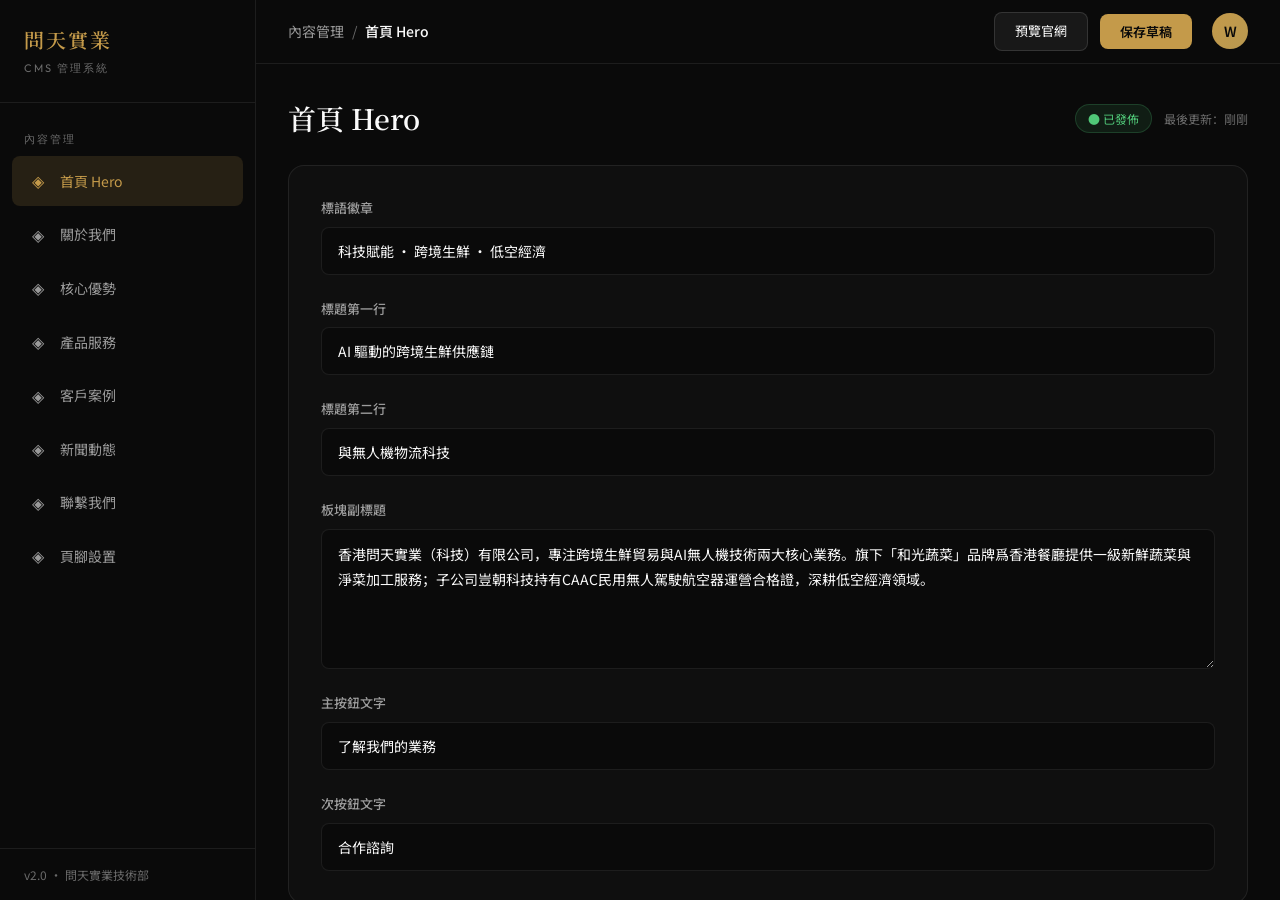
==== admin.html @ 4fa4ee1f "完整官网页面代码上传1.0" ====
<!DOCTYPE html>
<html lang="zh-HK">
<head>
  <meta charset="UTF-8">
  <meta name="viewport" content="width=device-width, initial-scale=1.0">
  <title>問天實業 — 後台管理系統</title>
  <link rel="preconnect" href="https://fonts.googleapis.com">
  <link rel="preconnect" href="https://fonts.gstatic.com" crossorigin>
  <link href="https://fonts.googleapis.com/css2?family=Noto+Serif+SC:wght@400;600;700&family=Noto+Sans+SC:wght@400;500;700&family=Outfit:wght@400;500;600&display=swap" rel="stylesheet">
  <link rel="stylesheet" href="css/style.css">
</head>
<body class="admin-body">

  <div class="admin-layout">
    <!-- Sidebar -->
    <aside class="admin-sidebar">
      <div class="sidebar-logo">
        <div class="logo-text">問天實業</div>
        <div class="cms-label">CMS 管理系統</div>
      </div>
      <nav class="sidebar-nav">
        <div class="sidebar-section-label">內容管理</div>
        <div class="sidebar-nav-item active" data-section="hero">
          <span class="nav-icon">◈</span> 首頁 Hero
        </div>
        <div class="sidebar-nav-item" data-section="about">
          <span class="nav-icon">◈</span> 關於我們
        </div>
        <div class="sidebar-nav-item" data-section="advantages">
          <span class="nav-icon">◈</span> 核心優勢
        </div>
        <div class="sidebar-nav-item" data-section="products">
          <span class="nav-icon">◈</span> 產品服務
        </div>
        <div class="sidebar-nav-item" data-section="cases">
          <span class="nav-icon">◈</span> 客戶案例
        </div>
        <div class="sidebar-nav-item" data-section="news">
          <span class="nav-icon">◈</span> 新聞動態
        </div>
        <div class="sidebar-nav-item" data-section="contact">
          <span class="nav-icon">◈</span> 聯繫我們
        </div>
        <div class="sidebar-nav-item" data-section="footer">
          <span class="nav-icon">◈</span> 頁腳設置
        </div>
      </nav>
      <div class="sidebar-footer">
        v2.0 · 問天實業技術部
      </div>
    </aside>

    <!-- Main Area -->
    <div class="admin-main">
      <!-- Top Bar -->
      <div class="admin-topbar">
        <div class="topbar-breadcrumb">
          <span class="bc-main">內容管理</span>
          <span class="bc-sep">/</span>
          <span class="bc-current" id="bc-current">首頁 Hero</span>
        </div>
        <div class="topbar-actions">
          <a href="index.html?published=0" target="_blank" class="btn-preview">預覽官網</a>
          <button class="btn-save" id="btn-save">保存草稿</button>
          <div class="topbar-avatar">W</div>
        </div>
      </div>

      <!-- Content Area -->
      <div class="admin-content" id="admin-content">
        <!-- Content injected by admin.js -->
      </div>
    </div>
  </div>

  <!-- Toast -->
  <div class="toast" id="toast"></div>

  <script src="js/content.js"></script>
  <script src="js/admin.js"></script>
</body>
</html>
---- css/style.css ----
*,*::before,*::after{margin:0;padding:0;box-sizing:border-box}
:root{
  --bg:#0A0A0A;--gold:#C49A4A;--white:#FAFAFA;
  --white65:rgba(250,250,250,.65);--white60:rgba(250,250,250,.60);
  --white50:rgba(250,250,250,.50);--white40:rgba(250,250,250,.40);
  --card:#0F0F0F;--input-bg:#1A1A1A;--input-border:#333;
  --gold15:rgba(196,154,74,.15);--gold20:rgba(196,154,74,.20);
  --border-header:#1F1F1F;
  --serif:"Noto Serif SC",serif;--sans:"Noto Sans SC",sans-serif;--en:"Outfit",sans-serif;
}
html{scroll-behavior:smooth}
body{font-family:var(--sans);background:var(--bg);color:var(--white);line-height:1.6;overflow-x:hidden;-webkit-font-smoothing:antialiased}
a{color:inherit;text-decoration:none}
img{max-width:100%;display:block}
button{font-family:inherit;cursor:pointer;border:none;background:none}
ul,ol{list-style:none}
::-webkit-scrollbar{width:6px;height:6px}
::-webkit-scrollbar-track{background:#0A0A0A}
::-webkit-scrollbar-thumb{background:rgba(196,154,74,.3);border-radius:3px}

/* ===== Header ===== */
.site-header{position:fixed;top:0;left:0;right:0;z-index:100;height:80px;display:flex;align-items:center;justify-content:space-between;padding:0 60px;background:rgba(10,10,10,.85);backdrop-filter:blur(20px);-webkit-backdrop-filter:blur(20px);border-bottom:1px solid var(--border-header);transition:all .3s ease}
.site-header.scrolled{background:rgba(10,10,10,.98);box-shadow:0 2px 20px rgba(0,0,0,.5)}
.header-logo{font-family:var(--serif);font-weight:600;font-size:22px;color:var(--white);letter-spacing:2px}
.header-nav{display:flex;align-items:center;gap:28px}
.header-nav a{font-family:var(--sans);font-weight:400;font-size:14px;color:rgba(250,250,250,.70);transition:color .3s;white-space:nowrap}
.header-nav a:hover{color:var(--gold)}
.header-cta{display:inline-flex;align-items:center;justify-content:center;padding:0 24px;height:40px;background:var(--gold);color:var(--bg);font-family:var(--sans);font-weight:500;font-size:14px;border-radius:8px;transition:all .3s}
.header-cta:hover{background:#D4AC5A;transform:translateY(-1px)}
.menu-toggle{display:none;flex-direction:column;gap:5px;padding:8px}
.menu-toggle span{width:24px;height:2px;background:var(--gold);border-radius:2px}

/* ===== Hero ===== */
.hero{display:flex;align-items:center;gap:60px;padding:80px 60px;min-height:720px;background:var(--bg)}
.hero-text{flex:1;max-width:680px;display:flex;flex-direction:column;gap:24px}
.hero-badge{display:inline-flex;align-items:center;align-self:flex-start;padding:6px 16px;background:var(--gold15);border-radius:20px;font-family:var(--en);font-weight:500;font-size:12px;color:var(--gold)}
.hero-title{font-family:var(--serif);font-weight:600;line-height:1.25}
.hero-title-line1{display:block;font-size:56px;color:var(--white)}
.hero-title-line2{display:block;font-size:56px;color:var(--gold)}
.hero-subtitle{font-family:var(--sans);font-weight:400;font-size:18px;color:var(--white65);line-height:32px}
.hero-cta-row{display:flex;gap:16px}
.btn-primary{display:inline-flex;align-items:center;justify-content:center;padding:14px 32px;background:var(--gold);color:var(--bg);font-family:var(--sans);font-weight:500;font-size:16px;border-radius:8px;transition:all .3s}
.btn-primary:hover{background:#D4AC5A;transform:translateY(-2px);box-shadow:0 4px 24px rgba(196,154,74,.15)}
.btn-secondary{display:inline-flex;align-items:center;justify-content:center;padding:14px 32px;background:transparent;border:1px solid var(--gold);color:var(--gold);font-family:var(--sans);font-weight:500;font-size:16px;border-radius:8px;transition:all .3s}
.btn-secondary:hover{background:var(--gold15)}
.hero-visual{width:580px;height:540px;border-radius:16px;overflow:hidden;position:relative;flex-shrink:0;background:#1a1a1a}
.hero-visual img{width:100%;height:100%;object-fit:cover}
.hero-visual-overlay{position:absolute;inset:0;background:rgba(10,10,10,.30)}

/* ===== Section Common ===== */
.section-header-center{text-align:center;max-width:1320px;margin:0 auto 60px;display:flex;flex-direction:column;align-items:center;gap:12px}
.section-label{font-family:var(--en);font-weight:500;font-size:12px;color:var(--gold);letter-spacing:2px}
.section-title-center{font-family:var(--serif);font-weight:600;font-size:40px;color:var(--white)}
.section-subtitle-center{font-family:var(--sans);font-weight:400;font-size:16px;color:var(--white60)}

/* ===== About ===== */
.about{display:flex;align-items:center;gap:80px;padding:100px 60px;max-width:1440px;margin:0 auto}
.about-image{width:540px;height:400px;border-radius:16px;overflow:hidden;position:relative;flex-shrink:0;background:#1a1a1a}
.about-image img{width:100%;height:100%;object-fit:cover}
.about-image-overlay{position:absolute;inset:0;background:linear-gradient(135deg,rgba(10,10,10,0) 0%,rgba(10,10,10,.30) 100%)}
.about-text{flex:1;max-width:560px;display:flex;flex-direction:column;gap:16px}
.about-text .section-label{align-self:flex-start}
.about-title{font-family:var(--serif);font-weight:600;font-size:40px;color:var(--white);line-height:56px}
.about-body{font-family:var(--sans);font-weight:400;font-size:16px;color:var(--white65);line-height:30px}
.about-divider{width:60px;height:2px;background:var(--gold);margin-top:4px}

/* ===== Advantages ===== */
.advantages{padding:100px 60px;max-width:1440px;margin:0 auto}
.advantages-grid{display:flex;gap:24px;max-width:1320px;margin:0 auto}
.advantage-card{flex:1;min-width:0;padding:32px;background:var(--card);border:1px solid var(--gold20);border-radius:16px;display:flex;flex-direction:column;gap:16px;transition:all .3s}
.advantage-card:hover{border-color:rgba(196,154,74,.35);transform:translateY(-4px)}
.advantage-icon{width:48px;height:48px;border-radius:12px;background:var(--gold15);display:flex;align-items:center;justify-content:center;font-size:22px}
.advantage-icon-svg{width:24px;height:24px;object-fit:contain}
.advantage-card h3{font-family:var(--serif);font-weight:600;font-size:22px;color:var(--white)}
.advantage-card p{font-family:var(--sans);font-weight:400;font-size:15px;color:var(--white60);line-height:26px}

/* ===== Products ===== */
.products{padding:100px 60px;max-width:1440px;margin:0 auto}
.products-grid{display:flex;gap:20px;max-width:1320px;margin:0 auto}
.products-col{flex:1;display:flex;flex-direction:column;gap:20px}
.product-card{display:flex;height:200px;background:var(--card);border-radius:16px;overflow:hidden;transition:all .3s}
.product-card:hover{transform:translateY(-4px);box-shadow:0 8px 32px rgba(0,0,0,.3)}
.product-img{width:200px;height:200px;flex-shrink:0;background:#1a1a1a}
.product-img img{width:100%;height:100%;object-fit:cover}
.product-content{flex:1;padding:28px;display:flex;flex-direction:column;gap:10px}
.product-content h3{font-family:var(--serif);font-weight:600;font-size:22px;color:var(--white)}
.product-content p{font-family:var(--sans);font-weight:400;font-size:14px;color:var(--white60);line-height:24px}

/* ===== Cases ===== */
.cases{padding:100px 60px;max-width:1440px;margin:0 auto}
.stats-row{display:flex;justify-content:space-evenly;max-width:1320px;margin:0 auto}
.stat-item{display:flex;flex-direction:column;align-items:center;gap:8px}
.stat-number{font-family:var(--serif);font-weight:600;font-size:48px;color:var(--gold)}
.stat-label{font-family:var(--sans);font-weight:400;font-size:14px;color:var(--white60)}

/* ===== News ===== */
.news{padding:100px 60px;max-width:1440px;margin:0 auto}
.news-grid{display:flex;gap:24px;max-width:1320px;margin:0 auto}
.news-card{flex:1;min-width:0;background:var(--card);border:1px solid rgba(196,154,74,.15);border-radius:16px;overflow:hidden;display:flex;flex-direction:column;gap:16px;transition:all .3s}
.news-card:hover{transform:translateY(-4px);border-color:rgba(196,154,74,.30)}
.news-img{width:100%;height:200px;background:#1a1a1a}
.news-img img{width:100%;height:100%;object-fit:cover}
.news-content{padding:0 24px 20px;display:flex;flex-direction:column;gap:10px}
.news-date{font-family:var(--en);font-weight:400;font-size:12px;color:var(--gold)}
.news-content h3{font-family:var(--sans);font-weight:600;font-size:18px;color:var(--white)}
.news-content p{font-family:var(--sans);font-weight:400;font-size:14px;color:var(--white60);line-height:24px}

/* ===== Contact ===== */
.contact{padding:100px 60px;max-width:1440px;margin:0 auto}
.contact-body{display:flex;align-items:center;gap:60px;max-width:1320px;margin:0 auto}
.contact-info{width:480px;flex-shrink:0;display:flex;flex-direction:column;gap:28px}
.contact-info-item{display:flex;align-items:center;gap:16px}
.contact-info-icon{width:48px;height:48px;flex-shrink:0;border-radius:12px;background:var(--gold15);display:flex;align-items:center;justify-content:center;font-size:20px}
.contact-info-icon-svg{width:24px;height:24px;object-fit:contain}
.contact-info-text{display:flex;flex-direction:column;gap:4px}
.contact-info-label{font-family:var(--en);font-weight:500;font-size:12px;color:var(--gold)}
.contact-info-value{font-family:var(--sans);font-weight:400;font-size:18px;color:var(--white)}
.contact-form-wrapper{flex:1;max-width:580px;background:var(--card);border:1px solid rgba(196,154,74,.15);border-radius:16px;padding:32px;display:flex;flex-direction:column;gap:20px}
.contact-form-title{font-family:var(--serif);font-weight:600;font-size:22px;color:var(--white)}
.contact-form{display:flex;flex-direction:column;gap:20px}
.form-input{width:100%;height:48px;padding:0 16px;background:var(--input-bg);border:1px solid var(--input-border);border-radius:8px;color:var(--white);font-family:var(--sans);font-size:15px;transition:border-color .3s}
.form-input:focus{outline:none;border-color:var(--gold)}
.form-input::placeholder{color:rgba(250,250,250,.40)}
.form-textarea{width:100%;height:120px;padding:16px;background:var(--input-bg);border:1px solid var(--input-border);border-radius:8px;color:var(--white);font-family:var(--sans);font-size:15px;resize:vertical;transition:border-color .3s}
.form-textarea:focus{outline:none;border-color:var(--gold)}
.form-textarea::placeholder{color:rgba(250,250,250,.40)}
.form-submit{width:100%;height:48px;background:var(--gold);color:var(--bg);font-family:var(--sans);font-weight:500;font-size:16px;border-radius:8px;transition:all .3s}
.form-submit:hover{background:#D4AC5A}
.form-submit:disabled{opacity:.6;cursor:not-allowed}

/* ===== Footer ===== */
.site-footer{border-top:1px solid var(--border-header)}
.footer-main{display:flex;gap:60px;padding:60px 60px 0;max-width:1440px;margin:0 auto}
.footer-brand{width:320px;flex-shrink:0;display:flex;flex-direction:column;gap:16px}
.footer-logo{font-family:var(--serif);font-weight:600;font-size:24px;color:var(--white)}
.footer-tagline{font-family:var(--sans);font-weight:400;font-size:14px;color:var(--white50);line-height:24px}
.footer-nav{flex:1;display:flex;flex-direction:column;gap:16px}
.footer-nav-title{font-family:var(--en);font-weight:600;font-size:14px;color:var(--gold)}
.footer-nav a{font-family:var(--sans);font-weight:400;font-size:14px;color:var(--white60);transition:color .3s}
.footer-nav a:hover{color:var(--gold)}
.footer-bottom{padding:20px 60px;border-top:1px solid var(--border-header);margin-top:24px}
.footer-copyright{font-family:var(--en);font-weight:400;font-size:12px;color:var(--white40)}

/* ===== Toast ===== */
.toast{position:fixed;bottom:32px;left:50%;transform:translateX(-50%) translateY(100px);padding:12px 32px;background:var(--gold);color:var(--bg);font-size:14px;font-weight:500;border-radius:8px;box-shadow:0 4px 24px rgba(196,154,74,.15);z-index:9999;opacity:0;transition:all .3s}
.toast.show{transform:translateX(-50%) translateY(0);opacity:1}

/* ===== Responsive ===== */
@media(max-width:1024px){
  .hero{flex-direction:column;padding:120px 32px 60px;gap:40px}
  .hero-visual{width:100%;max-width:580px;height:auto;aspect-ratio:580/540}
  .hero-title-line1,.hero-title-line2{font-size:40px}
  .about{flex-direction:column;padding:64px 32px;gap:40px}
  .about-image{width:100%;max-width:540px;height:auto;aspect-ratio:540/400}
  .about-title{font-size:32px;line-height:48px}
  .advantages,.products,.cases,.news,.contact{padding:64px 32px}
  .advantages-grid,.products-grid,.news-grid{flex-direction:column}
  .stats-row{flex-wrap:wrap;gap:32px}
  .contact-body{flex-direction:column;gap:40px}
  .contact-info{width:100%}
  .header-nav{display:none;position:fixed;top:80px;left:0;right:0;flex-direction:column;background:rgba(15,14,14,.98);padding:24px;gap:20px;border-bottom:1px solid var(--border-header)}
  .header-nav.mobile-open{display:flex}
  .menu-toggle{display:flex}
  .header-cta{display:none}
  .footer-main{flex-direction:column;padding:48px 32px 0}
  .footer-brand{width:100%}
}
@media(max-width:640px){
  .hero{padding:100px 20px 48px}
  .hero-title-line1,.hero-title-line2{font-size:28px}
  .hero-subtitle{font-size:15px;line-height:28px}
  .about{padding:48px 20px}
  .about-title{font-size:28px;line-height:42px}
  .advantages,.products,.cases,.news,.contact{padding:48px 20px}
  .section-title-center{font-size:28px}
  .site-header{padding:0 20px}
  .footer-main{padding:32px 20px 0}
  .footer-bottom{padding:16px 20px}
  .stats-row{gap:24px}
  .stat-number{font-size:36px}
}

/* ===== CMS Admin ===== */
.admin-body{overflow:hidden}
.admin-layout{display:flex;height:100vh}
.admin-sidebar{width:256px;min-width:256px;background:#0A0A0A;border-right:1px solid rgba(255,255,255,.08);display:flex;flex-direction:column;overflow-y:auto}
.sidebar-logo{padding:24px;border-bottom:1px solid rgba(255,255,255,.08)}
.sidebar-logo .logo-text{font-family:var(--serif);font-weight:600;font-size:20px;color:var(--gold);letter-spacing:2px}
.sidebar-logo .cms-label{font-family:var(--en);font-size:11px;color:var(--white40);letter-spacing:2px;margin-top:4px}
.sidebar-nav{flex:1;padding:16px 12px}
.sidebar-section-label{font-family:var(--en);font-size:11px;color:var(--white40);letter-spacing:2px;padding:12px 12px 8px;text-transform:uppercase}
.sidebar-nav-item{display:flex;align-items:center;gap:12px;padding:12px 16px;border-radius:8px;font-size:14px;color:var(--white60);cursor:pointer;transition:all .3s;margin-bottom:4px}
.sidebar-nav-item:hover{background:rgba(255,255,255,.06);color:var(--white)}
.sidebar-nav-item.active{background:var(--gold15);color:var(--gold)}
.sidebar-nav-item .nav-icon{width:20px;text-align:center;font-size:16px}
.sidebar-footer{padding:16px 24px;border-top:1px solid rgba(255,255,255,.08);font-size:12px;color:var(--white40)}
.admin-main{flex:1;display:flex;flex-direction:column;overflow:hidden}
.admin-topbar{height:64px;min-height:64px;display:flex;align-items:center;justify-content:space-between;padding:0 32px;border-bottom:1px solid rgba(255,255,255,.08);background:var(--bg)}
.topbar-breadcrumb{display:flex;align-items:center;gap:8px;font-size:14px}
.topbar-breadcrumb .bc-main{color:var(--white60)}
.topbar-breadcrumb .bc-sep{color:var(--white40)}
.topbar-breadcrumb .bc-current{color:var(--white);font-weight:500}
.topbar-actions{display:flex;align-items:center;gap:12px}
.btn-preview{padding:8px 20px;font-size:13px;color:var(--white);border:1px solid rgba(255,255,255,.12);border-radius:8px;background:rgba(255,255,255,.06);transition:all .3s}
.btn-preview:hover{border-color:var(--gold);color:var(--gold)}
.btn-save{padding:8px 20px;font-size:13px;color:var(--bg);background:var(--gold);border-radius:8px;font-weight:600;transition:all .3s}
.btn-save:hover{background:#D4AC5A}
.topbar-avatar{width:36px;height:36px;border-radius:50%;background:linear-gradient(135deg,var(--gold),#B89850);display:flex;align-items:center;justify-content:center;font-size:14px;font-weight:600;color:var(--bg);margin-left:8px}
.admin-content{flex:1;overflow-y:auto;padding:32px;display:flex;flex-direction:column;gap:24px}
.admin-section-header{display:flex;align-items:center;justify-content:space-between}
.admin-section-title{font-family:var(--serif);font-weight:600;font-size:28px;color:var(--white)}
.admin-status-row{display:flex;align-items:center;gap:12px;font-size:12px}
.status-badge{padding:4px 12px;background:rgba(80,200,120,.1);color:#50C878;border-radius:100px;border:1px solid rgba(80,200,120,.2)}
.status-update{color:var(--white40)}
.form-card{background:var(--card);border:1px solid rgba(255,255,255,.08);border-radius:16px;padding:32px;display:flex;flex-direction:column;gap:24px}
.form-field{display:flex;flex-direction:column;gap:8px}
.form-label{font-size:13px;color:var(--white60);font-weight:500}
.form-input,.form-textarea{width:100%;padding:12px 16px;background:#0A0A0A;border:1px solid rgba(255,255,255,.08);border-radius:8px;color:var(--white);font-family:var(--sans);font-size:14px;transition:all .3s}
.form-input:focus,.form-textarea:focus{outline:none;border-color:var(--gold);background:#0D0D0D}
.form-textarea{min-height:140px;resize:vertical;line-height:1.8}
.form-input::placeholder,.form-textarea::placeholder{color:var(--white40)}
.image-section-label{font-size:15px;font-weight:600;color:var(--white);padding-top:8px;border-top:1px solid rgba(255,255,255,.08)}
.image-row{display:flex;gap:16px}
.image-card{flex:1;border:1px solid rgba(255,255,255,.08);border-radius:12px;overflow:hidden;background:#0A0A0A}
.image-card .image-preview{aspect-ratio:16/9;background:#0D0D0D;display:flex;align-items:center;justify-content:center;overflow:hidden;position:relative}
.image-card .image-preview img{width:100%;height:100%;object-fit:cover}
.image-card .image-placeholder{color:var(--white40);font-size:13px}
.image-card .image-info{padding:12px 16px;display:flex;align-items:center;justify-content:space-between}
.image-card .image-name{font-size:13px;color:var(--white60)}
.btn-replace{padding:6px 16px;font-size:12px;color:var(--gold);border:1px solid rgba(196,154,74,.3);border-radius:8px;transition:all .3s}
.btn-replace:hover{background:var(--gold15)}
.image-upload-area{flex:1;min-height:176px;border:1px dashed rgba(255,255,255,.12);border-radius:12px;display:flex;flex-direction:column;align-items:center;justify-content:center;gap:8px;cursor:pointer;transition:all .3s}
.image-upload-area:hover{border-color:var(--gold);background:var(--gold15)}
.image-upload-area .upload-icon{font-size:28px;color:var(--white40)}
.image-upload-area .upload-text{font-size:14px;color:rgba(250,250,250,.75)}
.image-upload-area .upload-hint{font-size:12px;color:var(--white40)}
.action-bar{display:flex;align-items:center;justify-content:space-between;padding:20px 32px;background:var(--card);border:1px solid rgba(255,255,255,.08);border-radius:16px}
.action-left{display:flex;align-items:center;gap:16px}
.btn-reset{padding:8px 20px;font-size:13px;color:var(--white60);border:1px solid rgba(255,255,255,.08);border-radius:8px;transition:all .3s}
.btn-reset:hover{color:var(--white);border-color:rgba(255,255,255,.12)}
.char-count{font-size:12px;color:var(--white40)}
.action-right{display:flex;gap:12px}
.btn-cancel{padding:10px 24px;font-size:14px;color:var(--white60);border:1px solid rgba(255,255,255,.08);border-radius:8px;transition:all .3s}
.btn-cancel:hover{color:var(--white)}
.btn-publish{padding:10px 28px;font-size:14px;color:var(--bg);background:var(--gold);border-radius:8px;font-weight:600;transition:all .3s}
.btn-publish:hover{background:#D4AC5A;box-shadow:0 4px 24px rgba(196,154,74,.15)}
.preview-card{background:var(--card);border:1px solid rgba(255,255,255,.08);border-radius:16px;padding:24px;display:flex;flex-direction:column;gap:16px}
.preview-card .preview-title{font-size:16px;font-weight:600;color:var(--gold)}
.preview-inner{background:#0A0A0A;border:1px solid rgba(255,255,255,.08);border-radius:12px;padding:24px;display:flex;flex-direction:column;gap:12px;min-height:220px}
.preview-label{font-family:var(--serif);font-weight:700;font-size:20px;color:var(--white)}
.preview-subtitle{font-size:13px;color:var(--white60)}
.preview-body{font-size:13px;color:var(--white60);line-height:1.8}
@media(max-width:640px){.admin-sidebar{width:200px;min-width:200px}.admin-content{padding:20px}.image-row{flex-direction:column}}
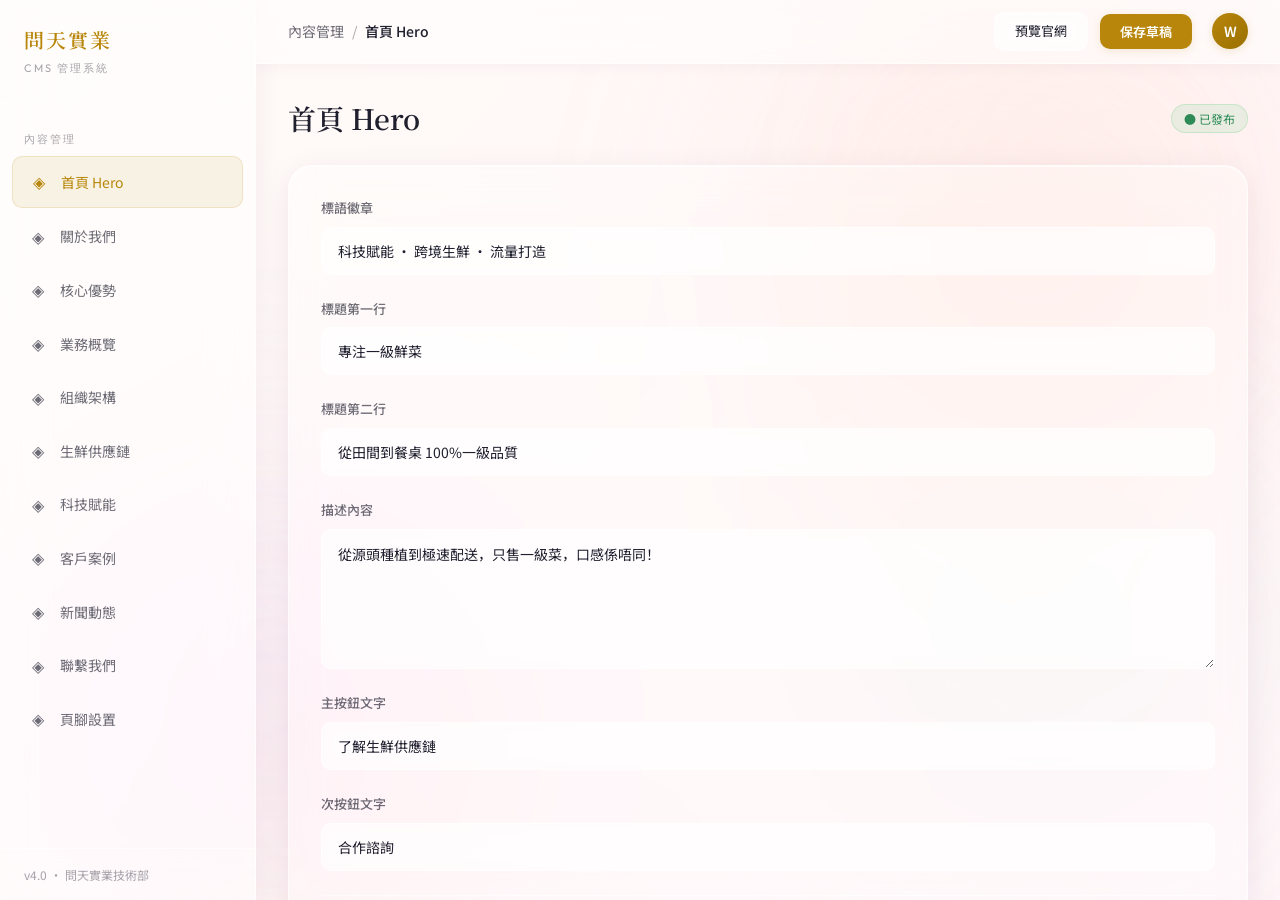
==== commit 07162d29: "公司官網 1.0 更新（包括前端+後端） 文件路徑：/Users/wentian/WorkBuddy/香港公司/香港公司官网副本/GitHub 1.0" ====
--- a/admin.html
+++ b/admin.html
@@ -10,6 +10,21 @@
   <link rel="stylesheet" href="css/style.css">
 </head>
 <body class="admin-body">
+
+  <!-- Warm Gradient Background -->
+  <div class="warm-gradient-bg">
+    <div class="gradient-blob"></div>
+    <div class="gradient-blob"></div>
+    <div class="gradient-blob"></div>
+    <div class="gradient-blob"></div>
+  </div>
+
+  <!-- Floating Glass Orbs -->
+  <div class="glass-orbs">
+    <div class="glass-orb"></div>
+    <div class="glass-orb"></div>
+    <div class="glass-orb"></div>
+  </div>
 
   <div class="admin-layout">
     <!-- Sidebar -->
@@ -29,8 +44,17 @@
         <div class="sidebar-nav-item" data-section="advantages">
           <span class="nav-icon">◈</span> 核心優勢
         </div>
-        <div class="sidebar-nav-item" data-section="products">
-          <span class="nav-icon">◈</span> 產品服務
+        <div class="sidebar-nav-item" data-section="business">
+          <span class="nav-icon">◈</span> 業務概覽
+        </div>
+        <div class="sidebar-nav-item" data-section="org">
+          <span class="nav-icon">◈</span> 組織架構
+        </div>
+        <div class="sidebar-nav-item" data-section="supply">
+          <span class="nav-icon">◈</span> 生鮮供應鏈
+        </div>
+        <div class="sidebar-nav-item" data-section="tech">
+          <span class="nav-icon">◈</span> 科技賦能
         </div>
         <div class="sidebar-nav-item" data-section="cases">
           <span class="nav-icon">◈</span> 客戶案例
@@ -46,7 +70,7 @@
         </div>
       </nav>
       <div class="sidebar-footer">
-        v2.0 · 問天實業技術部
+        v4.0 · 問天實業技術部
       </div>
     </aside>
 
--- a/css/style.css
+++ b/css/style.css
@@ -1,164 +1,440 @@
 *,*::before,*::after{margin:0;padding:0;box-sizing:border-box}
 :root{
-  --bg:#0A0A0A;--gold:#C49A4A;--white:#FAFAFA;
-  --white65:rgba(250,250,250,.65);--white60:rgba(250,250,250,.60);
-  --white50:rgba(250,250,250,.50);--white40:rgba(250,250,250,.40);
-  --card:#0F0F0F;--input-bg:#1A1A1A;--input-border:#333;
-  --gold15:rgba(196,154,74,.15);--gold20:rgba(196,154,74,.20);
-  --border-header:#1F1F1F;
+  /* === Light Pastel Background Palette === */
+  --bg-cream:#fffaf7;
+  --bg-blush:#fff5f8;
+  --bg-lavender:#f8f4ff;
+  --bg-mint:#f4fffa;
+  --bg-peach:#fff4ed;
+
+  /* === Accent (Warm Gold on Light) === */
+  --gold:#B8860B;
+  --gold-light:#D4A030;
+  --gold-dim:#9A7000;
+
+  /* === Text (Dark) === */
+  --text:#1f1f2e;
+  --text80:rgba(31,31,46,.80);
+  --text65:rgba(31,31,46,.65);
+  --text50:rgba(31,31,46,.50);
+  --text40:rgba(31,31,46,.40);
+
   --serif:"Noto Serif SC",serif;--sans:"Noto Sans SC",sans-serif;--en:"Outfit",sans-serif;
+
+  /* === Liquid Glass (Transparent White) === */
+  --glass-bg:rgba(255,255,255,.38);
+  --glass-bg-hover:rgba(255,255,255,.50);
+  --glass-bg-strong:rgba(255,255,255,.45);
+  --glass-border:rgba(255,255,255,.60);
+  --glass-border-hover:rgba(255,255,255,.75);
+  --glass-blur:blur(22px) saturate(180%);
+  --glass-blur-light:blur(16px) saturate(160%);
+  --glass-shadow:0 8px 32px rgba(60,30,60,.08),inset 0 1px 0 rgba(255,255,255,.7);
+  --glass-shadow-hover:0 12px 40px rgba(60,30,60,.12),inset 0 1px 0 rgba(255,255,255,.8);
+  --glass-radius:24px;
+  --glass-transition:all .45s cubic-bezier(.16,1,.3,1);
 }
 html{scroll-behavior:smooth}
-body{font-family:var(--sans);background:var(--bg);color:var(--white);line-height:1.6;overflow-x:hidden;-webkit-font-smoothing:antialiased}
+body{
+  font-family:var(--sans);
+  background:linear-gradient(135deg,var(--bg-cream) 0%,var(--bg-blush) 25%,var(--bg-lavender) 50%,var(--bg-mint) 75%,var(--bg-peach) 100%);
+  background-size:400% 400%;
+  animation:bgShift 18s ease infinite;
+  color:var(--text);
+  line-height:1.6;overflow-x:hidden;
+  -webkit-font-smoothing:antialiased;
+  position:relative;
+  min-height:100vh}
+@keyframes bgShift{
+  0%{background-position:0% 50%}
+  50%{background-position:100% 50%}
+  100%{background-position:0% 50%}
+}
 a{color:inherit;text-decoration:none}
 img{max-width:100%;display:block}
 button{font-family:inherit;cursor:pointer;border:none;background:none}
 ul,ol{list-style:none}
 ::-webkit-scrollbar{width:6px;height:6px}
-::-webkit-scrollbar-track{background:#0A0A0A}
-::-webkit-scrollbar-thumb{background:rgba(196,154,74,.3);border-radius:3px}
-
-/* ===== Header ===== */
-.site-header{position:fixed;top:0;left:0;right:0;z-index:100;height:80px;display:flex;align-items:center;justify-content:space-between;padding:0 60px;background:rgba(10,10,10,.85);backdrop-filter:blur(20px);-webkit-backdrop-filter:blur(20px);border-bottom:1px solid var(--border-header);transition:all .3s ease}
-.site-header.scrolled{background:rgba(10,10,10,.98);box-shadow:0 2px 20px rgba(0,0,0,.5)}
-.header-logo{font-family:var(--serif);font-weight:600;font-size:22px;color:var(--white);letter-spacing:2px}
+::-webkit-scrollbar-track{background:var(--bg-blush)}
+::-webkit-scrollbar-thumb{background:rgba(184,134,11,.3);border-radius:3px}
+
+/* ===== Pastel Gradient Background ===== */
+.warm-gradient-bg{position:fixed;inset:0;z-index:0;overflow:hidden;pointer-events:none}
+.gradient-blob{position:absolute;border-radius:50%;filter:blur(120px);opacity:.45;
+  animation:blobDrift 20s ease-in-out infinite}
+.gradient-blob:nth-child(1){
+  width:700px;height:700px;
+  background:radial-gradient(circle,rgba(255,200,180,.6),rgba(255,180,160,.25),transparent 70%);
+  top:-120px;right:-80px;animation-delay:0s}
+.gradient-blob:nth-child(2){
+  width:650px;height:650px;
+  background:radial-gradient(circle,rgba(230,200,255,.55),rgba(210,170,240,.2),transparent 70%);
+  bottom:-120px;left:-60px;animation-delay:-7s;animation-duration:24s}
+.gradient-blob:nth-child(3){
+  width:550px;height:550px;
+  background:radial-gradient(circle,rgba(180,230,210,.5),rgba(150,220,200,.2),transparent 70%);
+  top:40%;left:60%;animation-delay:-14s;animation-duration:22s}
+.gradient-blob:nth-child(4){
+  width:500px;height:500px;
+  background:radial-gradient(circle,rgba(255,220,180,.45),rgba(255,200,150,.15),transparent 70%);
+  top:60%;left:5%;animation-delay:-4s;animation-duration:26s}
+@keyframes blobDrift{
+  0%,100%{transform:translate(0,0) scale(1)}
+  20%{transform:translate(40px,-25px) scale(1.05)}
+  40%{transform:translate(-15px,30px) scale(.95)}
+  60%{transform:translate(-30px,-15px) scale(1.03)}
+  80%{transform:translate(20px,20px) scale(.97)}
+}
+
+/* ===== Floating Glass Orbs ===== */
+.glass-orbs{position:fixed;inset:0;pointer-events:none;z-index:0;overflow:hidden}
+.glass-orb{position:absolute;border-radius:50%;filter:blur(100px);opacity:.25;
+  animation:orbFloat 22s ease-in-out infinite}
+.glass-orb:nth-child(1){
+  width:550px;height:550px;
+  background:radial-gradient(circle,rgba(255,210,190,.4),transparent 70%);
+  top:-80px;right:-80px;animation-delay:0s}
+.glass-orb:nth-child(2){
+  width:450px;height:450px;
+  background:radial-gradient(circle,rgba(220,190,255,.3),transparent 70%);
+  bottom:-60px;left:-60px;animation-delay:-8s;animation-duration:19s}
+.glass-orb:nth-child(3){
+  width:380px;height:380px;
+  background:radial-gradient(circle,rgba(180,230,210,.25),transparent 70%);
+  top:40%;left:45%;animation-delay:-15s;animation-duration:26s}
+@keyframes orbFloat{
+  0%,100%{transform:translate(0,0) scale(1)}
+  25%{transform:translate(35px,-20px) scale(1.05)}
+  50%{transform:translate(-15px,25px) scale(.94)}
+  75%{transform:translate(-25px,-12px) scale(1.03)}
+}
+
+/* ===== Header (Light Glass) ===== */
+.site-header{position:fixed;top:0;left:0;right:0;z-index:100;height:80px;display:flex;align-items:center;justify-content:space-between;padding:0 60px;
+  background:rgba(255,255,255,.55);
+  backdrop-filter:var(--glass-blur);
+  -webkit-backdrop-filter:var(--glass-blur);
+  border-bottom:1px solid rgba(255,255,255,.6);
+  box-shadow:0 2px 24px rgba(60,30,60,.06);
+  transition:all .3s ease}
+.site-header.scrolled{background:rgba(255,255,255,.85);box-shadow:0 4px 32px rgba(60,30,60,.1)}
+.header-logo{font-family:var(--serif);font-weight:600;font-size:22px;color:var(--text);letter-spacing:2px;transition:var(--glass-transition)}
+.header-logo:hover{color:var(--gold)}
 .header-nav{display:flex;align-items:center;gap:28px}
-.header-nav a{font-family:var(--sans);font-weight:400;font-size:14px;color:rgba(250,250,250,.70);transition:color .3s;white-space:nowrap}
+.header-nav a{font-family:var(--sans);font-weight:400;font-size:14px;color:var(--text65);transition:var(--glass-transition);white-space:nowrap;position:relative}
+.header-nav a::after{content:'';position:absolute;bottom:-4px;left:50%;transform:translateX(-50%) scaleX(0);width:18px;height:2px;background:var(--gold);border-radius:1px;transition:transform .3s cubic-bezier(.16,1,.3,1)}
 .header-nav a:hover{color:var(--gold)}
-.header-cta{display:inline-flex;align-items:center;justify-content:center;padding:0 24px;height:40px;background:var(--gold);color:var(--bg);font-family:var(--sans);font-weight:500;font-size:14px;border-radius:8px;transition:all .3s}
-.header-cta:hover{background:#D4AC5A;transform:translateY(-1px)}
+.header-nav a:hover::after{transform:translateX(-50%) scaleX(1)}
+.header-cta{display:inline-flex;align-items:center;justify-content:center;padding:0 24px;height:40px;
+  background:var(--gold);
+  color:#fff;font-family:var(--sans);font-weight:500;font-size:14px;border-radius:10px;
+  transition:var(--glass-transition);
+  box-shadow:0 2px 12px rgba(184,134,11,.2)}
+.header-cta:hover{background:var(--gold-light);transform:translateY(-1px);box-shadow:0 4px 20px rgba(184,134,11,.3)}
 .menu-toggle{display:none;flex-direction:column;gap:5px;padding:8px}
 .menu-toggle span{width:24px;height:2px;background:var(--gold);border-radius:2px}
 
-/* ===== Hero ===== */
-.hero{display:flex;align-items:center;gap:60px;padding:80px 60px;min-height:720px;background:var(--bg)}
-.hero-text{flex:1;max-width:680px;display:flex;flex-direction:column;gap:24px}
-.hero-badge{display:inline-flex;align-items:center;align-self:flex-start;padding:6px 16px;background:var(--gold15);border-radius:20px;font-family:var(--en);font-weight:500;font-size:12px;color:var(--gold)}
+/* ===== Hero (Light Transparent Glass) ===== */
+.hero{position:relative;display:flex;align-items:center;gap:60px;padding:80px 60px;min-height:720px;z-index:1}
+.hero-text{flex:1;max-width:680px;display:flex;flex-direction:column;gap:24px;
+  background:var(--glass-bg);
+  backdrop-filter:var(--glass-blur);
+  -webkit-backdrop-filter:var(--glass-blur);
+  border:1px solid var(--glass-border);
+  border-radius:var(--glass-radius);
+  box-shadow:var(--glass-shadow);
+  padding:44px;
+  transition:var(--glass-transition)}
+.hero-text:hover{box-shadow:var(--glass-shadow-hover)}
+.hero-badge{display:inline-flex;align-items:center;align-self:flex-start;padding:8px 18px;
+  background:rgba(184,134,11,.08);
+  backdrop-filter:blur(12px) saturate(160%);
+  -webkit-backdrop-filter:blur(12px) saturate(160%);
+  border:1px solid rgba(184,134,11,.15);
+  border-radius:100px;
+  font-family:var(--en);font-weight:500;font-size:12px;color:var(--gold);
+  box-shadow:0 2px 8px rgba(184,134,11,.06)}
 .hero-title{font-family:var(--serif);font-weight:600;line-height:1.25}
-.hero-title-line1{display:block;font-size:56px;color:var(--white)}
+.hero-title-line1{display:block;font-size:56px;color:var(--text)}
 .hero-title-line2{display:block;font-size:56px;color:var(--gold)}
-.hero-subtitle{font-family:var(--sans);font-weight:400;font-size:18px;color:var(--white65);line-height:32px}
+.hero-subtitle{font-family:var(--sans);font-weight:400;font-size:18px;color:var(--text65);line-height:32px}
 .hero-cta-row{display:flex;gap:16px}
-.btn-primary{display:inline-flex;align-items:center;justify-content:center;padding:14px 32px;background:var(--gold);color:var(--bg);font-family:var(--sans);font-weight:500;font-size:16px;border-radius:8px;transition:all .3s}
-.btn-primary:hover{background:#D4AC5A;transform:translateY(-2px);box-shadow:0 4px 24px rgba(196,154,74,.15)}
-.btn-secondary{display:inline-flex;align-items:center;justify-content:center;padding:14px 32px;background:transparent;border:1px solid var(--gold);color:var(--gold);font-family:var(--sans);font-weight:500;font-size:16px;border-radius:8px;transition:all .3s}
-.btn-secondary:hover{background:var(--gold15)}
-.hero-visual{width:580px;height:540px;border-radius:16px;overflow:hidden;position:relative;flex-shrink:0;background:#1a1a1a}
+.btn-primary{display:inline-flex;align-items:center;justify-content:center;padding:14px 32px;
+  background:var(--gold);
+  color:#fff;font-family:var(--sans);font-weight:500;font-size:16px;border-radius:12px;
+  transition:var(--glass-transition);
+  box-shadow:0 2px 12px rgba(184,134,11,.2)}
+.btn-primary:hover{background:var(--gold-light);transform:translateY(-2px);box-shadow:0 6px 24px rgba(184,134,11,.3)}
+.btn-secondary{display:inline-flex;align-items:center;justify-content:center;padding:14px 32px;
+  background:var(--glass-bg);
+  backdrop-filter:blur(12px) saturate(160%);
+  -webkit-backdrop-filter:blur(12px) saturate(160%);
+  border:1px solid rgba(184,134,11,.25);
+  color:var(--gold);font-family:var(--sans);font-weight:500;font-size:16px;border-radius:12px;
+  transition:var(--glass-transition)}
+.btn-secondary:hover{background:rgba(184,134,11,.08);border-color:rgba(184,134,11,.4);transform:translateY(-2px);
+  box-shadow:0 4px 16px rgba(184,134,11,.1)}
+.hero-visual{width:580px;height:540px;border-radius:24px;overflow:hidden;position:relative;flex-shrink:0;
+  background:var(--glass-bg-strong);
+  backdrop-filter:var(--glass-blur);
+  -webkit-backdrop-filter:var(--glass-blur);
+  border:1px solid var(--glass-border);
+  box-shadow:var(--glass-shadow);
+  transition:var(--glass-transition)}
+.hero-visual:hover{box-shadow:var(--glass-shadow-hover)}
 .hero-visual img{width:100%;height:100%;object-fit:cover}
-.hero-visual-overlay{position:absolute;inset:0;background:rgba(10,10,10,.30)}
+.hero-visual-overlay{position:absolute;inset:0;background:radial-gradient(ellipse at center,rgba(255,255,255,0) 40%,rgba(255,250,247,.2) 100%)}
 
 /* ===== Section Common ===== */
 .section-header-center{text-align:center;max-width:1320px;margin:0 auto 60px;display:flex;flex-direction:column;align-items:center;gap:12px}
-.section-label{font-family:var(--en);font-weight:500;font-size:12px;color:var(--gold);letter-spacing:2px}
-.section-title-center{font-family:var(--serif);font-weight:600;font-size:40px;color:var(--white)}
-.section-subtitle-center{font-family:var(--sans);font-weight:400;font-size:16px;color:var(--white60)}
-
-/* ===== About ===== */
-.about{display:flex;align-items:center;gap:80px;padding:100px 60px;max-width:1440px;margin:0 auto}
-.about-image{width:540px;height:400px;border-radius:16px;overflow:hidden;position:relative;flex-shrink:0;background:#1a1a1a}
+.section-label{font-family:var(--en);font-weight:500;font-size:12px;color:var(--gold);letter-spacing:2px;
+  padding:6px 18px;
+  background:rgba(184,134,11,.06);
+  backdrop-filter:blur(8px) saturate(160%);
+  -webkit-backdrop-filter:blur(8px) saturate(160%);
+  border:1px solid rgba(184,134,11,.12);
+  border-radius:100px}
+.section-title-center{font-family:var(--serif);font-weight:600;font-size:40px;color:var(--text)}
+.section-subtitle-center{font-family:var(--sans);font-weight:400;font-size:16px;color:var(--text65)}
+
+/* ===== About (Light Glass) ===== */
+.about{position:relative;display:flex;align-items:center;gap:80px;padding:100px 60px;max-width:1440px;margin:0 auto;z-index:1}
+.about-image{width:540px;height:400px;border-radius:24px;overflow:hidden;position:relative;flex-shrink:0;
+  background:var(--glass-bg-strong);
+  backdrop-filter:var(--glass-blur);
+  -webkit-backdrop-filter:var(--glass-blur);
+  border:1px solid var(--glass-border);
+  box-shadow:var(--glass-shadow);
+  transition:var(--glass-transition)}
+.about-image:hover{box-shadow:var(--glass-shadow-hover)}
 .about-image img{width:100%;height:100%;object-fit:cover}
-.about-image-overlay{position:absolute;inset:0;background:linear-gradient(135deg,rgba(10,10,10,0) 0%,rgba(10,10,10,.30) 100%)}
-.about-text{flex:1;max-width:560px;display:flex;flex-direction:column;gap:16px}
+.about-image-overlay{position:absolute;inset:0;
+  background:linear-gradient(135deg,rgba(255,255,255,0) 0%,rgba(255,255,255,.15) 100%)}
+.about-text{flex:1;max-width:560px;display:flex;flex-direction:column;gap:16px;
+  background:var(--glass-bg);
+  backdrop-filter:var(--glass-blur-light);
+  -webkit-backdrop-filter:var(--glass-blur-light);
+  border:1px solid var(--glass-border);
+  border-radius:var(--glass-radius);
+  box-shadow:var(--glass-shadow);
+  padding:40px;
+  transition:var(--glass-transition)}
+.about-text:hover{box-shadow:var(--glass-shadow-hover)}
 .about-text .section-label{align-self:flex-start}
-.about-title{font-family:var(--serif);font-weight:600;font-size:40px;color:var(--white);line-height:56px}
-.about-body{font-family:var(--sans);font-weight:400;font-size:16px;color:var(--white65);line-height:30px}
-.about-divider{width:60px;height:2px;background:var(--gold);margin-top:4px}
-
-/* ===== Advantages ===== */
-.advantages{padding:100px 60px;max-width:1440px;margin:0 auto}
+.about-title{font-family:var(--serif);font-weight:600;font-size:40px;color:var(--text);line-height:56px}
+.about-body{font-family:var(--sans);font-weight:400;font-size:16px;color:var(--text65);line-height:30px}
+.about-divider{width:60px;height:2px;background:linear-gradient(90deg,var(--gold),rgba(184,134,11,.2));margin-top:4px;border-radius:1px}
+
+/* ===== Advantages (Light Glass Cards) ===== */
+.advantages{position:relative;padding:100px 60px;max-width:1440px;margin:0 auto;z-index:1}
 .advantages-grid{display:flex;gap:24px;max-width:1320px;margin:0 auto}
-.advantage-card{flex:1;min-width:0;padding:32px;background:var(--card);border:1px solid var(--gold20);border-radius:16px;display:flex;flex-direction:column;gap:16px;transition:all .3s}
-.advantage-card:hover{border-color:rgba(196,154,74,.35);transform:translateY(-4px)}
-.advantage-icon{width:48px;height:48px;border-radius:12px;background:var(--gold15);display:flex;align-items:center;justify-content:center;font-size:22px}
+.advantage-card{flex:1;min-width:0;padding:36px;
+  background:var(--glass-bg);
+  backdrop-filter:var(--glass-blur-light);
+  -webkit-backdrop-filter:var(--glass-blur-light);
+  border:1px solid var(--glass-border);
+  border-radius:var(--glass-radius);
+  box-shadow:var(--glass-shadow);
+  display:flex;flex-direction:column;gap:16px;
+  transition:var(--glass-transition);
+  position:relative;overflow:hidden}
+.advantage-card::before{content:'';position:absolute;top:0;left:0;right:0;height:1px;
+  background:linear-gradient(90deg,transparent,rgba(255,255,255,.8),transparent);opacity:0;transition:opacity .4s}
+.advantage-card:hover{border-color:var(--glass-border-hover);
+  transform:translateY(-6px);
+  box-shadow:var(--glass-shadow-hover)}
+.advantage-card:hover::before{opacity:1}
+.advantage-icon{width:52px;height:52px;border-radius:14px;
+  background:rgba(184,134,11,.08);
+  backdrop-filter:blur(8px) saturate(160%);
+  -webkit-backdrop-filter:blur(8px) saturate(160%);
+  border:1px solid rgba(184,134,11,.12);
+  display:flex;align-items:center;justify-content:center;font-size:22px;
+  box-shadow:0 2px 8px rgba(184,134,11,.06)}
 .advantage-icon-svg{width:24px;height:24px;object-fit:contain}
-.advantage-card h3{font-family:var(--serif);font-weight:600;font-size:22px;color:var(--white)}
-.advantage-card p{font-family:var(--sans);font-weight:400;font-size:15px;color:var(--white60);line-height:26px}
-
-/* ===== Products ===== */
-.products{padding:100px 60px;max-width:1440px;margin:0 auto}
+.advantage-card h3{font-family:var(--serif);font-weight:600;font-size:22px;color:var(--text)}
+.advantage-card p{font-family:var(--sans);font-weight:400;font-size:15px;color:var(--text65);line-height:26px}
+
+/* ===== Products (Light Glass Cards) ===== */
+.products{position:relative;padding:100px 60px;max-width:1440px;margin:0 auto;z-index:1}
 .products-grid{display:flex;gap:20px;max-width:1320px;margin:0 auto}
 .products-col{flex:1;display:flex;flex-direction:column;gap:20px}
-.product-card{display:flex;height:200px;background:var(--card);border-radius:16px;overflow:hidden;transition:all .3s}
-.product-card:hover{transform:translateY(-4px);box-shadow:0 8px 32px rgba(0,0,0,.3)}
-.product-img{width:200px;height:200px;flex-shrink:0;background:#1a1a1a}
+.product-card{display:flex;height:200px;
+  background:var(--glass-bg);
+  backdrop-filter:var(--glass-blur-light);
+  -webkit-backdrop-filter:var(--glass-blur-light);
+  border:1px solid var(--glass-border);
+  border-radius:var(--glass-radius);
+  overflow:hidden;
+  transition:var(--glass-transition);
+  box-shadow:var(--glass-shadow)}
+.product-card:hover{transform:translateY(-4px);
+  border-color:var(--glass-border-hover);
+  box-shadow:var(--glass-shadow-hover)}
+.product-img{width:200px;height:200px;flex-shrink:0;
+  background:var(--glass-bg-strong);
+  position:relative;overflow:hidden}
+.product-img::after{content:'';position:absolute;inset:0;
+  background:linear-gradient(135deg,rgba(255,255,255,.1) 0%,transparent 50%);
+  pointer-events:none}
 .product-img img{width:100%;height:100%;object-fit:cover}
 .product-content{flex:1;padding:28px;display:flex;flex-direction:column;gap:10px}
-.product-content h3{font-family:var(--serif);font-weight:600;font-size:22px;color:var(--white)}
-.product-content p{font-family:var(--sans);font-weight:400;font-size:14px;color:var(--white60);line-height:24px}
-
-/* ===== Cases ===== */
-.cases{padding:100px 60px;max-width:1440px;margin:0 auto}
-.stats-row{display:flex;justify-content:space-evenly;max-width:1320px;margin:0 auto}
+.product-content h3{font-family:var(--serif);font-weight:600;font-size:22px;color:var(--text)}
+.product-content p{font-family:var(--sans);font-weight:400;font-size:14px;color:var(--text65);line-height:24px}
+
+/* ===== Cases (Light Glass Stats) ===== */
+.cases{position:relative;padding:100px 60px;max-width:1440px;margin:0 auto;z-index:1}
+.stats-row{display:flex;justify-content:space-evenly;max-width:1320px;margin:0 auto;
+  background:var(--glass-bg);
+  backdrop-filter:var(--glass-blur);
+  -webkit-backdrop-filter:var(--glass-blur);
+  border:1px solid var(--glass-border);
+  border-radius:var(--glass-radius);
+  box-shadow:var(--glass-shadow);
+  padding:48px 24px}
 .stat-item{display:flex;flex-direction:column;align-items:center;gap:8px}
 .stat-number{font-family:var(--serif);font-weight:600;font-size:48px;color:var(--gold)}
-.stat-label{font-family:var(--sans);font-weight:400;font-size:14px;color:var(--white60)}
-
-/* ===== News ===== */
-.news{padding:100px 60px;max-width:1440px;margin:0 auto}
+.stat-label{font-family:var(--sans);font-weight:400;font-size:14px;color:var(--text65)}
+
+/* ===== News (Light Glass Cards) ===== */
+.news{position:relative;padding:100px 60px;max-width:1440px;margin:0 auto;z-index:1}
 .news-grid{display:flex;gap:24px;max-width:1320px;margin:0 auto}
-.news-card{flex:1;min-width:0;background:var(--card);border:1px solid rgba(196,154,74,.15);border-radius:16px;overflow:hidden;display:flex;flex-direction:column;gap:16px;transition:all .3s}
-.news-card:hover{transform:translateY(-4px);border-color:rgba(196,154,74,.30)}
-.news-img{width:100%;height:200px;background:#1a1a1a}
+.news-card{flex:1;min-width:0;
+  background:var(--glass-bg);
+  backdrop-filter:var(--glass-blur-light);
+  -webkit-backdrop-filter:var(--glass-blur-light);
+  border:1px solid var(--glass-border);
+  border-radius:var(--glass-radius);
+  overflow:hidden;display:flex;flex-direction:column;gap:16px;
+  transition:var(--glass-transition);
+  box-shadow:var(--glass-shadow)}
+.news-card:hover{transform:translateY(-6px);
+  border-color:var(--glass-border-hover);
+  box-shadow:var(--glass-shadow-hover)}
+.news-img{width:100%;height:200px;
+  background:var(--glass-bg-strong);
+  position:relative;overflow:hidden}
+.news-img::after{content:'';position:absolute;inset:0;
+  background:linear-gradient(to bottom,transparent 60%,rgba(255,250,247,.2) 100%);
+  pointer-events:none}
 .news-img img{width:100%;height:100%;object-fit:cover}
-.news-content{padding:0 24px 20px;display:flex;flex-direction:column;gap:10px}
+.news-content{padding:0 24px 24px;display:flex;flex-direction:column;gap:10px}
 .news-date{font-family:var(--en);font-weight:400;font-size:12px;color:var(--gold)}
-.news-content h3{font-family:var(--sans);font-weight:600;font-size:18px;color:var(--white)}
-.news-content p{font-family:var(--sans);font-weight:400;font-size:14px;color:var(--white60);line-height:24px}
-
-/* ===== Contact ===== */
-.contact{padding:100px 60px;max-width:1440px;margin:0 auto}
-.contact-body{display:flex;align-items:center;gap:60px;max-width:1320px;margin:0 auto}
-.contact-info{width:480px;flex-shrink:0;display:flex;flex-direction:column;gap:28px}
+.news-content h3{font-family:var(--sans);font-weight:600;font-size:18px;color:var(--text)}
+.news-content p{font-family:var(--sans);font-weight:400;font-size:14px;color:var(--text65);line-height:24px}
+
+/* ===== Contact (Light Glass) ===== */
+.contact{position:relative;padding:100px 60px;max-width:1440px;margin:0 auto;z-index:1}
+.contact-body{display:flex;align-items:flex-start;gap:60px;max-width:1320px;margin:0 auto}
+.contact-info{width:480px;flex-shrink:0;display:flex;flex-direction:column;gap:24px;
+  background:var(--glass-bg);
+  backdrop-filter:var(--glass-blur-light);
+  -webkit-backdrop-filter:var(--glass-blur-light);
+  border:1px solid var(--glass-border);
+  border-radius:var(--glass-radius);
+  box-shadow:var(--glass-shadow);
+  padding:36px}
 .contact-info-item{display:flex;align-items:center;gap:16px}
-.contact-info-icon{width:48px;height:48px;flex-shrink:0;border-radius:12px;background:var(--gold15);display:flex;align-items:center;justify-content:center;font-size:20px}
+.contact-info-icon{width:52px;height:52px;flex-shrink:0;border-radius:14px;
+  background:rgba(184,134,11,.08);
+  backdrop-filter:blur(8px) saturate(160%);
+  -webkit-backdrop-filter:blur(8px) saturate(160%);
+  border:1px solid rgba(184,134,11,.12);
+  display:flex;align-items:center;justify-content:center;font-size:20px;
+  box-shadow:0 2px 8px rgba(184,134,11,.06)}
 .contact-info-icon-svg{width:24px;height:24px;object-fit:contain}
 .contact-info-text{display:flex;flex-direction:column;gap:4px}
 .contact-info-label{font-family:var(--en);font-weight:500;font-size:12px;color:var(--gold)}
-.contact-info-value{font-family:var(--sans);font-weight:400;font-size:18px;color:var(--white)}
-.contact-form-wrapper{flex:1;max-width:580px;background:var(--card);border:1px solid rgba(196,154,74,.15);border-radius:16px;padding:32px;display:flex;flex-direction:column;gap:20px}
-.contact-form-title{font-family:var(--serif);font-weight:600;font-size:22px;color:var(--white)}
+.contact-info-value{font-family:var(--sans);font-weight:400;font-size:18px;color:var(--text)}
+.contact-form-wrapper{flex:1;max-width:580px;
+  background:var(--glass-bg);
+  backdrop-filter:var(--glass-blur);
+  -webkit-backdrop-filter:var(--glass-blur);
+  border:1px solid var(--glass-border);
+  border-radius:var(--glass-radius);
+  box-shadow:var(--glass-shadow);
+  padding:36px;display:flex;flex-direction:column;gap:20px;
+  transition:var(--glass-transition)}
+.contact-form-wrapper:hover{box-shadow:var(--glass-shadow-hover)}
+.contact-form-title{font-family:var(--serif);font-weight:600;font-size:22px;color:var(--text)}
 .contact-form{display:flex;flex-direction:column;gap:20px}
-.form-input{width:100%;height:48px;padding:0 16px;background:var(--input-bg);border:1px solid var(--input-border);border-radius:8px;color:var(--white);font-family:var(--sans);font-size:15px;transition:border-color .3s}
-.form-input:focus{outline:none;border-color:var(--gold)}
-.form-input::placeholder{color:rgba(250,250,250,.40)}
-.form-textarea{width:100%;height:120px;padding:16px;background:var(--input-bg);border:1px solid var(--input-border);border-radius:8px;color:var(--white);font-family:var(--sans);font-size:15px;resize:vertical;transition:border-color .3s}
-.form-textarea:focus{outline:none;border-color:var(--gold)}
-.form-textarea::placeholder{color:rgba(250,250,250,.40)}
-.form-submit{width:100%;height:48px;background:var(--gold);color:var(--bg);font-family:var(--sans);font-weight:500;font-size:16px;border-radius:8px;transition:all .3s}
-.form-submit:hover{background:#D4AC5A}
+.form-input{width:100%;height:48px;padding:0 16px;
+  background:rgba(255,255,255,.5);
+  backdrop-filter:blur(8px);
+  -webkit-backdrop-filter:blur(8px);
+  border:1px solid var(--glass-border);
+  border-radius:12px;color:var(--text);font-family:var(--sans);font-size:15px;
+  transition:var(--glass-transition)}
+.form-input:focus{outline:none;border-color:rgba(184,134,11,.35);
+  background:rgba(255,255,255,.7);
+  box-shadow:0 0 0 3px rgba(184,134,11,.08)}
+.form-input::placeholder{color:var(--text40)}
+.form-textarea{width:100%;height:120px;padding:16px;
+  background:rgba(255,255,255,.5);
+  backdrop-filter:blur(8px);
+  -webkit-backdrop-filter:blur(8px);
+  border:1px solid var(--glass-border);
+  border-radius:12px;color:var(--text);font-family:var(--sans);font-size:15px;resize:vertical;
+  transition:var(--glass-transition)}
+.form-textarea:focus{outline:none;border-color:rgba(184,134,11,.35);
+  background:rgba(255,255,255,.7);
+  box-shadow:0 0 0 3px rgba(184,134,11,.08)}
+.form-textarea::placeholder{color:var(--text40)}
+.form-submit{width:100%;height:48px;
+  background:var(--gold);
+  color:#fff;font-family:var(--sans);font-weight:500;font-size:16px;border-radius:12px;
+  transition:var(--glass-transition);
+  box-shadow:0 2px 12px rgba(184,134,11,.2)}
+.form-submit:hover{background:var(--gold-light);transform:translateY(-2px);
+  box-shadow:0 6px 24px rgba(184,134,11,.3)}
 .form-submit:disabled{opacity:.6;cursor:not-allowed}
 
-/* ===== Footer ===== */
-.site-footer{border-top:1px solid var(--border-header)}
+/* ===== Footer (Light Glass) ===== */
+.site-footer{
+  background:var(--glass-bg);
+  backdrop-filter:var(--glass-blur);
+  -webkit-backdrop-filter:var(--glass-blur);
+  border-top:1px solid var(--glass-border)}
 .footer-main{display:flex;gap:60px;padding:60px 60px 0;max-width:1440px;margin:0 auto}
 .footer-brand{width:320px;flex-shrink:0;display:flex;flex-direction:column;gap:16px}
-.footer-logo{font-family:var(--serif);font-weight:600;font-size:24px;color:var(--white)}
-.footer-tagline{font-family:var(--sans);font-weight:400;font-size:14px;color:var(--white50);line-height:24px}
+.footer-logo{font-family:var(--serif);font-weight:600;font-size:24px;color:var(--text)}
+.footer-tagline{font-family:var(--sans);font-weight:400;font-size:14px;color:var(--text50);line-height:24px}
 .footer-nav{flex:1;display:flex;flex-direction:column;gap:16px}
 .footer-nav-title{font-family:var(--en);font-weight:600;font-size:14px;color:var(--gold)}
-.footer-nav a{font-family:var(--sans);font-weight:400;font-size:14px;color:var(--white60);transition:color .3s}
+.footer-nav a{font-family:var(--sans);font-weight:400;font-size:14px;color:var(--text65);transition:var(--glass-transition)}
 .footer-nav a:hover{color:var(--gold)}
-.footer-bottom{padding:20px 60px;border-top:1px solid var(--border-header);margin-top:24px}
-.footer-copyright{font-family:var(--en);font-weight:400;font-size:12px;color:var(--white40)}
+.footer-bottom{padding:20px 60px;border-top:1px solid var(--glass-border);margin-top:24px}
+.footer-copyright{font-family:var(--en);font-weight:400;font-size:12px;color:var(--text40)}
 
 /* ===== Toast ===== */
-.toast{position:fixed;bottom:32px;left:50%;transform:translateX(-50%) translateY(100px);padding:12px 32px;background:var(--gold);color:var(--bg);font-size:14px;font-weight:500;border-radius:8px;box-shadow:0 4px 24px rgba(196,154,74,.15);z-index:9999;opacity:0;transition:all .3s}
+.toast{position:fixed;bottom:32px;left:50%;transform:translateX(-50%) translateY(100px);padding:12px 32px;
+  background:var(--gold);
+  color:#fff;font-size:14px;font-weight:500;border-radius:10px;
+  box-shadow:0 4px 24px rgba(184,134,11,.25);
+  z-index:9999;opacity:0;transition:all .3s}
 .toast.show{transform:translateX(-50%) translateY(0);opacity:1}
 
 /* ===== Responsive ===== */
 @media(max-width:1024px){
   .hero{flex-direction:column;padding:120px 32px 60px;gap:40px}
+  .hero-text{padding:28px}
   .hero-visual{width:100%;max-width:580px;height:auto;aspect-ratio:580/540}
   .hero-title-line1,.hero-title-line2{font-size:40px}
   .about{flex-direction:column;padding:64px 32px;gap:40px}
   .about-image{width:100%;max-width:540px;height:auto;aspect-ratio:540/400}
+  .about-text{padding:28px}
   .about-title{font-size:32px;line-height:48px}
   .advantages,.products,.cases,.news,.contact{padding:64px 32px}
   .advantages-grid,.products-grid,.news-grid{flex-direction:column}
-  .stats-row{flex-wrap:wrap;gap:32px}
+  .stats-row{flex-wrap:wrap;gap:32px;padding:36px 20px}
   .contact-body{flex-direction:column;gap:40px}
-  .contact-info{width:100%}
-  .header-nav{display:none;position:fixed;top:80px;left:0;right:0;flex-direction:column;background:rgba(15,14,14,.98);padding:24px;gap:20px;border-bottom:1px solid var(--border-header)}
+  .contact-info{width:100%;padding:28px}
+  .contact-form-wrapper{padding:28px}
+  .header-nav{display:none;position:fixed;top:80px;left:0;right:0;flex-direction:column;
+    background:rgba(255,255,255,.92);
+    backdrop-filter:var(--glass-blur);
+    -webkit-backdrop-filter:var(--glass-blur);
+    padding:24px;gap:20px;border-bottom:1px solid var(--glass-border)}
   .header-nav.mobile-open{display:flex}
   .menu-toggle{display:flex}
   .header-cta{display:none}
@@ -167,87 +443,326 @@
 }
 @media(max-width:640px){
   .hero{padding:100px 20px 48px}
+  .hero-text{padding:24px}
   .hero-title-line1,.hero-title-line2{font-size:28px}
   .hero-subtitle{font-size:15px;line-height:28px}
   .about{padding:48px 20px}
+  .about-text{padding:20px}
   .about-title{font-size:28px;line-height:42px}
   .advantages,.products,.cases,.news,.contact{padding:48px 20px}
   .section-title-center{font-size:28px}
   .site-header{padding:0 20px}
   .footer-main{padding:32px 20px 0}
   .footer-bottom{padding:16px 20px}
-  .stats-row{gap:24px}
+  .stats-row{gap:24px;padding:28px 16px}
   .stat-number{font-size:36px}
+  .contact-info{padding:20px}
+  .contact-form-wrapper{padding:20px}
 }
 
-/* ===== CMS Admin ===== */
+/* ===== Smooth Section Transitions ===== */
+section{position:relative;z-index:1}
+
+/* ===== CMS Admin (Light Glass) ===== */
 .admin-body{overflow:hidden}
 .admin-layout{display:flex;height:100vh}
-.admin-sidebar{width:256px;min-width:256px;background:#0A0A0A;border-right:1px solid rgba(255,255,255,.08);display:flex;flex-direction:column;overflow-y:auto}
-.sidebar-logo{padding:24px;border-bottom:1px solid rgba(255,255,255,.08)}
+.admin-sidebar{width:256px;min-width:256px;
+  background:rgba(255,255,255,.6);
+  backdrop-filter:var(--glass-blur);
+  -webkit-backdrop-filter:var(--glass-blur);
+  border-right:1px solid var(--glass-border);
+  box-shadow:2px 0 24px rgba(60,30,60,.06);
+  display:flex;flex-direction:column;overflow-y:auto}
+.sidebar-logo{padding:24px;border-bottom:1px solid var(--glass-border)}
 .sidebar-logo .logo-text{font-family:var(--serif);font-weight:600;font-size:20px;color:var(--gold);letter-spacing:2px}
-.sidebar-logo .cms-label{font-family:var(--en);font-size:11px;color:var(--white40);letter-spacing:2px;margin-top:4px}
+.sidebar-logo .cms-label{font-family:var(--en);font-size:11px;color:var(--text40);letter-spacing:2px;margin-top:4px}
 .sidebar-nav{flex:1;padding:16px 12px}
-.sidebar-section-label{font-family:var(--en);font-size:11px;color:var(--white40);letter-spacing:2px;padding:12px 12px 8px;text-transform:uppercase}
-.sidebar-nav-item{display:flex;align-items:center;gap:12px;padding:12px 16px;border-radius:8px;font-size:14px;color:var(--white60);cursor:pointer;transition:all .3s;margin-bottom:4px}
-.sidebar-nav-item:hover{background:rgba(255,255,255,.06);color:var(--white)}
-.sidebar-nav-item.active{background:var(--gold15);color:var(--gold)}
+.sidebar-section-label{font-family:var(--en);font-size:11px;color:var(--text40);letter-spacing:2px;padding:12px 12px 8px;text-transform:uppercase}
+.sidebar-nav-item{display:flex;align-items:center;gap:12px;padding:12px 16px;border-radius:10px;font-size:14px;color:var(--text65);cursor:pointer;transition:var(--glass-transition);margin-bottom:4px}
+.sidebar-nav-item:hover{background:var(--glass-bg);backdrop-filter:blur(8px);-webkit-backdrop-filter:blur(8px);color:var(--text)}
+.sidebar-nav-item.active{background:rgba(184,134,11,.1);backdrop-filter:blur(8px);-webkit-backdrop-filter:blur(8px);border:1px solid rgba(184,134,11,.15);color:var(--gold)}
 .sidebar-nav-item .nav-icon{width:20px;text-align:center;font-size:16px}
-.sidebar-footer{padding:16px 24px;border-top:1px solid rgba(255,255,255,.08);font-size:12px;color:var(--white40)}
+.sidebar-footer{padding:16px 24px;border-top:1px solid var(--glass-border);font-size:12px;color:var(--text40)}
 .admin-main{flex:1;display:flex;flex-direction:column;overflow:hidden}
-.admin-topbar{height:64px;min-height:64px;display:flex;align-items:center;justify-content:space-between;padding:0 32px;border-bottom:1px solid rgba(255,255,255,.08);background:var(--bg)}
+.admin-topbar{height:64px;min-height:64px;display:flex;align-items:center;justify-content:space-between;padding:0 32px;
+  background:rgba(255,255,255,.55);
+  backdrop-filter:var(--glass-blur);
+  -webkit-backdrop-filter:var(--glass-blur);
+  border-bottom:1px solid var(--glass-border);
+  box-shadow:0 1px 16px rgba(60,30,60,.05)}
 .topbar-breadcrumb{display:flex;align-items:center;gap:8px;font-size:14px}
-.topbar-breadcrumb .bc-main{color:var(--white60)}
-.topbar-breadcrumb .bc-sep{color:var(--white40)}
-.topbar-breadcrumb .bc-current{color:var(--white);font-weight:500}
+.topbar-breadcrumb .bc-main{color:var(--text65)}
+.topbar-breadcrumb .bc-sep{color:var(--text40)}
+.topbar-breadcrumb .bc-current{color:var(--text);font-weight:500}
 .topbar-actions{display:flex;align-items:center;gap:12px}
-.btn-preview{padding:8px 20px;font-size:13px;color:var(--white);border:1px solid rgba(255,255,255,.12);border-radius:8px;background:rgba(255,255,255,.06);transition:all .3s}
-.btn-preview:hover{border-color:var(--gold);color:var(--gold)}
-.btn-save{padding:8px 20px;font-size:13px;color:var(--bg);background:var(--gold);border-radius:8px;font-weight:600;transition:all .3s}
-.btn-save:hover{background:#D4AC5A}
-.topbar-avatar{width:36px;height:36px;border-radius:50%;background:linear-gradient(135deg,var(--gold),#B89850);display:flex;align-items:center;justify-content:center;font-size:14px;font-weight:600;color:var(--bg);margin-left:8px}
+.btn-preview{padding:8px 20px;font-size:13px;color:var(--text);
+  background:var(--glass-bg);backdrop-filter:blur(8px);-webkit-backdrop-filter:blur(8px);
+  border:1px solid var(--glass-border);border-radius:10px;transition:var(--glass-transition)}
+.btn-preview:hover{border-color:rgba(184,134,11,.28);color:var(--gold);background:rgba(184,134,11,.06)}
+.btn-save{padding:8px 20px;font-size:13px;color:#fff;
+  background:var(--gold);
+  border-radius:10px;font-weight:600;transition:var(--glass-transition);
+  box-shadow:0 2px 10px rgba(184,134,11,.15)}
+.btn-save:hover{background:var(--gold-light);box-shadow:0 4px 18px rgba(184,134,11,.25)}
+.topbar-avatar{width:36px;height:36px;border-radius:50%;background:linear-gradient(135deg,var(--gold),var(--gold-dim));display:flex;align-items:center;justify-content:center;font-size:14px;font-weight:600;color:#fff;margin-left:8px;box-shadow:0 2px 8px rgba(184,134,11,.18)}
 .admin-content{flex:1;overflow-y:auto;padding:32px;display:flex;flex-direction:column;gap:24px}
 .admin-section-header{display:flex;align-items:center;justify-content:space-between}
-.admin-section-title{font-family:var(--serif);font-weight:600;font-size:28px;color:var(--white)}
+.admin-section-title{font-family:var(--serif);font-weight:600;font-size:28px;color:var(--text)}
 .admin-status-row{display:flex;align-items:center;gap:12px;font-size:12px}
-.status-badge{padding:4px 12px;background:rgba(80,200,120,.1);color:#50C878;border-radius:100px;border:1px solid rgba(80,200,120,.2)}
-.status-update{color:var(--white40)}
-.form-card{background:var(--card);border:1px solid rgba(255,255,255,.08);border-radius:16px;padding:32px;display:flex;flex-direction:column;gap:24px}
+.status-badge{padding:4px 12px;background:rgba(80,200,120,.12);color:#2E8B57;border-radius:100px;border:1px solid rgba(80,200,120,.22);backdrop-filter:blur(8px);-webkit-backdrop-filter:blur(8px)}
+.status-update{color:var(--text40)}
+.form-card{background:var(--glass-bg);backdrop-filter:var(--glass-blur);-webkit-backdrop-filter:var(--glass-blur);border:1px solid var(--glass-border);border-radius:var(--glass-radius);box-shadow:var(--glass-shadow);padding:32px;display:flex;flex-direction:column;gap:24px;transition:var(--glass-transition)}
+.form-card:hover{box-shadow:var(--glass-shadow-hover)}
 .form-field{display:flex;flex-direction:column;gap:8px}
-.form-label{font-size:13px;color:var(--white60);font-weight:500}
-.form-input,.form-textarea{width:100%;padding:12px 16px;background:#0A0A0A;border:1px solid rgba(255,255,255,.08);border-radius:8px;color:var(--white);font-family:var(--sans);font-size:14px;transition:all .3s}
-.form-input:focus,.form-textarea:focus{outline:none;border-color:var(--gold);background:#0D0D0D}
+.form-label{font-size:13px;color:var(--text65);font-weight:500}
+.form-input,.form-textarea{width:100%;padding:12px 16px;background:rgba(255,255,255,.5);backdrop-filter:blur(8px);-webkit-backdrop-filter:blur(8px);border:1px solid var(--glass-border);border-radius:10px;color:var(--text);font-family:var(--sans);font-size:14px;transition:var(--glass-transition)}
+.form-input:focus,.form-textarea:focus{outline:none;border-color:rgba(184,134,11,.35);background:rgba(255,255,255,.7);box-shadow:0 0 0 3px rgba(184,134,11,.08)}
 .form-textarea{min-height:140px;resize:vertical;line-height:1.8}
-.form-input::placeholder,.form-textarea::placeholder{color:var(--white40)}
-.image-section-label{font-size:15px;font-weight:600;color:var(--white);padding-top:8px;border-top:1px solid rgba(255,255,255,.08)}
+.form-input::placeholder,.form-textarea::placeholder{color:var(--text40)}
+.image-section-label{font-size:15px;font-weight:600;color:var(--text);padding-top:8px;border-top:1px solid var(--glass-border)}
 .image-row{display:flex;gap:16px}
-.image-card{flex:1;border:1px solid rgba(255,255,255,.08);border-radius:12px;overflow:hidden;background:#0A0A0A}
-.image-card .image-preview{aspect-ratio:16/9;background:#0D0D0D;display:flex;align-items:center;justify-content:center;overflow:hidden;position:relative}
+.image-card{flex:1;background:var(--glass-bg);backdrop-filter:blur(8px);-webkit-backdrop-filter:blur(8px);border:1px solid var(--glass-border);border-radius:14px;overflow:hidden;box-shadow:0 4px 16px rgba(60,30,60,.05)}
+.image-card .image-preview{aspect-ratio:16/9;background:rgba(255,255,255,.3);display:flex;align-items:center;justify-content:center;overflow:hidden;position:relative}
+.image-card .image-preview::after{content:'';position:absolute;inset:0;background:linear-gradient(135deg,rgba(255,255,255,.1) 0%,transparent 50%);pointer-events:none}
 .image-card .image-preview img{width:100%;height:100%;object-fit:cover}
-.image-card .image-placeholder{color:var(--white40);font-size:13px}
-.image-card .image-info{padding:12px 16px;display:flex;align-items:center;justify-content:space-between}
-.image-card .image-name{font-size:13px;color:var(--white60)}
-.btn-replace{padding:6px 16px;font-size:12px;color:var(--gold);border:1px solid rgba(196,154,74,.3);border-radius:8px;transition:all .3s}
-.btn-replace:hover{background:var(--gold15)}
-.image-upload-area{flex:1;min-height:176px;border:1px dashed rgba(255,255,255,.12);border-radius:12px;display:flex;flex-direction:column;align-items:center;justify-content:center;gap:8px;cursor:pointer;transition:all .3s}
-.image-upload-area:hover{border-color:var(--gold);background:var(--gold15)}
-.image-upload-area .upload-icon{font-size:28px;color:var(--white40)}
-.image-upload-area .upload-text{font-size:14px;color:rgba(250,250,250,.75)}
-.image-upload-area .upload-hint{font-size:12px;color:var(--white40)}
-.action-bar{display:flex;align-items:center;justify-content:space-between;padding:20px 32px;background:var(--card);border:1px solid rgba(255,255,255,.08);border-radius:16px}
+.image-card .image-placeholder{color:var(--text40);font-size:13px}
+.image-card .image-info{padding:12px 16px;display:flex;align-items:center;justify-content:space-between;border-top:1px solid var(--glass-border)}
+.image-card .image-name{font-size:13px;color:var(--text65)}
+.btn-replace{padding:6px 16px;font-size:12px;color:var(--gold);background:rgba(184,134,11,.08);border:1px solid rgba(184,134,11,.2);border-radius:8px;transition:var(--glass-transition)}
+.btn-replace:hover{background:rgba(184,134,11,.14);border-color:rgba(184,134,11,.35)}
+.image-upload-area{flex:1;min-height:176px;background:var(--glass-bg);backdrop-filter:blur(8px);-webkit-backdrop-filter:blur(8px);border:1px dashed var(--glass-border);border-radius:14px;display:flex;flex-direction:column;align-items:center;justify-content:center;gap:8px;cursor:pointer;transition:var(--glass-transition)}
+.image-upload-area:hover{border-color:rgba(184,134,11,.28);background:rgba(184,134,11,.04)}
+.image-upload-area .upload-icon{font-size:28px;color:var(--text40)}
+.image-upload-area .upload-text{font-size:14px;color:var(--text80)}
+.image-upload-area .upload-hint{font-size:12px;color:var(--text40)}
+.action-bar{display:flex;align-items:center;justify-content:space-between;padding:20px 32px;background:var(--glass-bg);backdrop-filter:var(--glass-blur-light);-webkit-backdrop-filter:var(--glass-blur-light);border:1px solid var(--glass-border);border-radius:var(--glass-radius);box-shadow:var(--glass-shadow)}
 .action-left{display:flex;align-items:center;gap:16px}
-.btn-reset{padding:8px 20px;font-size:13px;color:var(--white60);border:1px solid rgba(255,255,255,.08);border-radius:8px;transition:all .3s}
-.btn-reset:hover{color:var(--white);border-color:rgba(255,255,255,.12)}
-.char-count{font-size:12px;color:var(--white40)}
+.btn-reset{padding:8px 20px;font-size:13px;color:var(--text65);background:var(--glass-bg);backdrop-filter:blur(8px);-webkit-backdrop-filter:blur(8px);border:1px solid var(--glass-border);border-radius:8px;transition:var(--glass-transition)}
+.btn-reset:hover{color:var(--text);border-color:var(--glass-border-hover)}
+.char-count{font-size:12px;color:var(--text40)}
 .action-right{display:flex;gap:12px}
-.btn-cancel{padding:10px 24px;font-size:14px;color:var(--white60);border:1px solid rgba(255,255,255,.08);border-radius:8px;transition:all .3s}
-.btn-cancel:hover{color:var(--white)}
-.btn-publish{padding:10px 28px;font-size:14px;color:var(--bg);background:var(--gold);border-radius:8px;font-weight:600;transition:all .3s}
-.btn-publish:hover{background:#D4AC5A;box-shadow:0 4px 24px rgba(196,154,74,.15)}
-.preview-card{background:var(--card);border:1px solid rgba(255,255,255,.08);border-radius:16px;padding:24px;display:flex;flex-direction:column;gap:16px}
+.btn-cancel{padding:10px 24px;font-size:14px;color:var(--text65);background:var(--glass-bg);backdrop-filter:blur(8px);-webkit-backdrop-filter:blur(8px);border:1px solid var(--glass-border);border-radius:10px;transition:var(--glass-transition)}
+.btn-cancel:hover{color:var(--text);border-color:var(--glass-border-hover)}
+.btn-publish{padding:10px 28px;font-size:14px;color:#fff;background:var(--gold);border-radius:10px;font-weight:600;transition:var(--glass-transition);box-shadow:0 2px 10px rgba(184,134,11,.12)}
+.btn-publish:hover{background:var(--gold-light);box-shadow:0 4px 22px rgba(184,134,11,.2)}
+.preview-card{background:var(--glass-bg);backdrop-filter:var(--glass-blur-light);-webkit-backdrop-filter:var(--glass-blur-light);border:1px solid var(--glass-border);border-radius:var(--glass-radius);box-shadow:var(--glass-shadow);padding:24px;display:flex;flex-direction:column;gap:16px}
 .preview-card .preview-title{font-size:16px;font-weight:600;color:var(--gold)}
-.preview-inner{background:#0A0A0A;border:1px solid rgba(255,255,255,.08);border-radius:12px;padding:24px;display:flex;flex-direction:column;gap:12px;min-height:220px}
-.preview-label{font-family:var(--serif);font-weight:700;font-size:20px;color:var(--white)}
-.preview-subtitle{font-size:13px;color:var(--white60)}
-.preview-body{font-size:13px;color:var(--white60);line-height:1.8}
+.preview-inner{background:rgba(255,255,255,.35);backdrop-filter:blur(8px);-webkit-backdrop-filter:blur(8px);border:1px solid var(--glass-border);border-radius:14px;padding:24px;display:flex;flex-direction:column;gap:12px;min-height:220px}
+.preview-label{font-family:var(--serif);font-weight:700;font-size:20px;color:var(--text)}
+.preview-subtitle{font-size:13px;color:var(--text65)}
+.preview-body{font-size:13px;color:var(--text65);line-height:1.8}
 @media(max-width:640px){.admin-sidebar{width:200px;min-width:200px}.admin-content{padding:20px}.image-row{flex-direction:column}}
+
+/* ===== Hero Carousel ===== */
+.hero-carousel{position:relative;padding:80px 0 60px;min-height:720px;z-index:1;overflow:hidden}
+.carousel-container{position:relative;width:100%;max-width:1440px;margin:0 auto;padding:0 60px}
+.carousel-slide{display:none;align-items:center;gap:60px;animation:fadeSlideIn .6s cubic-bezier(.16,1,.3,1)}
+.carousel-slide.active{display:flex}
+@keyframes fadeSlideIn{from{opacity:0;transform:translateY(20px)}to{opacity:1;transform:translateY(0)}}
+.carousel-dots{display:flex;justify-content:center;gap:10px;margin-top:32px}
+.carousel-dot{width:10px;height:10px;border-radius:50%;background:rgba(184,134,11,.2);transition:var(--glass-transition);cursor:pointer;border:none}
+.carousel-dot.active{background:var(--gold);width:28px;border-radius:5px}
+.carousel-arrow{position:absolute;top:50%;transform:translateY(-50%);width:48px;height:48px;border-radius:50%;
+  background:var(--glass-bg);backdrop-filter:blur(12px);-webkit-backdrop-filter:blur(12px);
+  border:1px solid var(--glass-border);display:flex;align-items:center;justify-content:center;
+  font-size:18px;color:var(--gold);cursor:pointer;transition:var(--glass-transition);
+  z-index:10;box-shadow:var(--glass-shadow)}
+.carousel-arrow:hover{background:rgba(184,134,11,.06);border-color:rgba(184,134,11,.3);transform:translateY(-50%) scale(1.05)}
+.carousel-prev{left:12px}
+.carousel-next{right:12px}
+
+/* ===== Business Overview ===== */
+.business-overview{position:relative;padding:100px 60px;max-width:1440px;margin:0 auto;z-index:1}
+.biz-grid{display:flex;gap:28px;max-width:1320px;margin:0 auto}
+.biz-card{flex:1;padding:40px;
+  background:var(--glass-bg);backdrop-filter:var(--glass-blur-light);-webkit-backdrop-filter:var(--glass-blur-light);
+  border:1px solid var(--glass-border);border-radius:var(--glass-radius);
+  box-shadow:var(--glass-shadow);display:flex;flex-direction:column;gap:20px;
+  transition:var(--glass-transition);position:relative;overflow:hidden}
+.biz-card:hover{transform:translateY(-6px);border-color:var(--glass-border-hover);box-shadow:var(--glass-shadow-hover)}
+.biz-card-icon{font-size:44px}
+.biz-card h3{font-family:var(--serif);font-weight:600;font-size:26px;color:var(--text)}
+.biz-card-tagline{font-family:var(--en);font-weight:500;font-size:13px;color:var(--gold);letter-spacing:1px}
+.biz-card p{font-family:var(--sans);font-weight:400;font-size:15px;color:var(--text65);line-height:28px}
+.biz-card-features{display:flex;flex-wrap:wrap;gap:8px}
+.biz-card-features span{padding:6px 14px;font-size:12px;background:rgba(184,134,11,.06);
+  backdrop-filter:blur(8px);-webkit-backdrop-filter:blur(8px);
+  border:1px solid rgba(184,134,11,.1);border-radius:100px;color:var(--gold)}
+.biz-card-link{display:inline-flex;align-items:center;gap:6px;font-size:14px;color:var(--gold);font-weight:500;
+  transition:var(--glass-transition)}
+.biz-card-link:hover{gap:12px;color:var(--gold-light)}
+
+/* ===== About Culture ===== */
+.about-culture{padding:16px 0 0;font-family:var(--sans);font-weight:400;font-size:16px;color:var(--gold);
+  line-height:30px;border-top:1px solid rgba(184,134,11,.1);margin-top:4px}
+
+/* ===== Org Chart ===== */
+.org-chart{position:relative;padding:80px 60px;max-width:1440px;margin:0 auto;z-index:1}
+.org-diagram{display:flex;align-items:center;justify-content:center;gap:0;max-width:1000px;margin:40px auto 0;
+  background:var(--glass-bg);backdrop-filter:var(--glass-blur);-webkit-backdrop-filter:var(--glass-blur);
+  border:1px solid var(--glass-border);border-radius:var(--glass-radius);
+  box-shadow:var(--glass-shadow);padding:48px;flex-wrap:wrap}
+.org-node{flex:1;min-width:260px;text-align:center;display:flex;flex-direction:column;align-items:center;gap:12px;
+  padding:32px 24px;background:rgba(255,255,255,.3);backdrop-filter:blur(8px);-webkit-backdrop-filter:blur(8px);
+  border:1px solid var(--glass-border);border-radius:20px;transition:var(--glass-transition)}
+.org-node:hover{transform:translateY(-4px);box-shadow:var(--glass-shadow-hover);border-color:var(--glass-border-hover)}
+.org-node-icon{font-size:40px}
+.org-node-title{font-family:var(--serif);font-weight:600;font-size:22px;color:var(--text)}
+.org-node-desc{font-family:var(--sans);font-size:14px;color:var(--text65);line-height:22px}
+.org-connector{display:flex;flex-direction:column;align-items:center;gap:0;padding:0 20px;min-width:120px}
+.org-connector-line{width:2px;height:30px;background:linear-gradient(180deg,var(--gold),rgba(184,134,11,.2));border-radius:1px}
+.org-connector-badge{font-family:var(--serif);font-weight:600;font-size:16px;color:var(--gold);
+  padding:8px 20px;background:rgba(184,134,11,.08);
+  backdrop-filter:blur(8px);-webkit-backdrop-filter:blur(8px);
+  border:1px solid rgba(184,134,11,.15);border-radius:100px}
+
+/* ===== Certifications ===== */
+.certifications{position:relative;padding:80px 60px;max-width:1440px;margin:0 auto;z-index:1}
+.cert-grid{display:flex;gap:24px;max-width:1320px;margin:40px auto 0}
+.cert-card{flex:1;display:flex;flex-direction:column;align-items:center;gap:12px;padding:32px 20px;
+  background:var(--glass-bg);backdrop-filter:var(--glass-blur-light);-webkit-backdrop-filter:var(--glass-blur-light);
+  border:1px solid var(--glass-border);border-radius:var(--glass-radius);
+  box-shadow:var(--glass-shadow);transition:var(--glass-transition);text-align:center}
+.cert-card:hover{transform:translateY(-6px);border-color:rgba(184,134,11,.2);box-shadow:var(--glass-shadow-hover)}
+.cert-icon{font-size:36px}
+.cert-name{font-family:var(--serif);font-weight:600;font-size:16px;color:var(--text)}
+.cert-code{font-family:var(--en);font-weight:600;font-size:18px;color:var(--gold);
+  padding:4px 14px;background:rgba(184,134,11,.06);border-radius:8px}
+.cert-desc{font-family:var(--sans);font-size:13px;color:var(--text65);line-height:22px}
+
+/* ===== Supply Chain ===== */
+.supply-chain{position:relative;padding:100px 60px;max-width:1440px;margin:0 auto;z-index:1}
+
+/* Grading Table */
+.grading-section{margin-top:60px}
+.grading-header{text-align:center;margin-bottom:36px}
+.grading-header h3{font-family:var(--serif);font-weight:600;font-size:28px;color:var(--text);margin-bottom:8px}
+.grading-header p{font-family:var(--sans);font-size:15px;color:var(--text65)}
+.grading-table-wrapper{max-width:1100px;margin:0 auto;overflow-x:auto;
+  background:var(--glass-bg);backdrop-filter:var(--glass-blur);-webkit-backdrop-filter:var(--glass-blur);
+  border:1px solid var(--glass-border);border-radius:var(--glass-radius);
+  box-shadow:var(--glass-shadow);padding:4px}
+.grading-table{width:100%;border-collapse:collapse;font-family:var(--sans)}
+.grading-table thead th{padding:16px 20px;font-size:15px;font-weight:600;text-align:left;
+  background:rgba(255,255,255,.4);backdrop-filter:blur(8px);-webkit-backdrop-filter:blur(8px)}
+.grading-table thead th:first-child{color:var(--text);border-radius:20px 0 0 0}
+.grade1-header{color:#2E8B57 !important;border-radius:0 20px 0 0}
+.grade2-header{color:var(--text65)}
+.grading-table tbody td{padding:14px 20px;font-size:14px;border-bottom:1px solid rgba(184,134,11,.06);color:var(--text80)}
+.grading-table tbody tr:hover{background:rgba(184,134,11,.03)}
+.grading-table tbody tr:last-child td{border-bottom:none}
+.grade1-cell{color:#2E8B57;font-weight:500}
+.grade2-cell{color:var(--text50)}
+
+/* SC Products */
+.sc-products-section{margin-top:80px}
+.sc-products-header{text-align:center;margin-bottom:36px}
+.sc-products-header h3{font-family:var(--serif);font-weight:600;font-size:28px;color:var(--text);margin-bottom:8px}
+.sc-products-header p{font-family:var(--sans);font-size:15px;color:var(--text65)}
+.sc-products-grid{display:flex;gap:24px;max-width:1320px;margin:0 auto}
+.sc-product-card{flex:1;display:flex;flex-direction:column;
+  background:var(--glass-bg);backdrop-filter:var(--glass-blur-light);-webkit-backdrop-filter:var(--glass-blur-light);
+  border:1px solid var(--glass-border);border-radius:var(--glass-radius);
+  box-shadow:var(--glass-shadow);overflow:hidden;transition:var(--glass-transition)}
+.sc-product-card:hover{transform:translateY(-6px);border-color:var(--glass-border-hover);box-shadow:var(--glass-shadow-hover)}
+.sc-product-img{height:180px;overflow:hidden;position:relative}
+.sc-product-img img{width:100%;height:100%;object-fit:cover;transition:transform .6s cubic-bezier(.16,1,.3,1)}
+.sc-product-card:hover .sc-product-img img{transform:scale(1.05)}
+.sc-product-body{padding:24px;display:flex;flex-direction:column;gap:10px}
+.sc-product-icon{font-size:28px}
+.sc-product-body h4{font-family:var(--serif);font-weight:600;font-size:20px;color:var(--text)}
+.sc-product-body p{font-family:var(--sans);font-size:14px;color:var(--text65);line-height:24px}
+
+/* Timeline */
+.timeline-section{margin-top:80px}
+.timeline-header{text-align:center;margin-bottom:48px}
+.timeline-header h3{font-family:var(--serif);font-weight:600;font-size:28px;color:var(--text);margin-bottom:8px}
+.timeline-header p{font-family:var(--sans);font-size:15px;color:var(--text65)}
+.timeline-track{display:flex;gap:12px;max-width:1320px;margin:0 auto;overflow-x:auto;padding:20px 0}
+.timeline-step{flex:1;min-width:180px;display:flex;flex-direction:column;align-items:center;position:relative}
+.timeline-step:not(:last-child)::after{content:'';position:absolute;top:40px;left:calc(50% + 30px);width:calc(100% - 40px);height:2px;
+  background:linear-gradient(90deg,var(--gold),rgba(184,134,11,.1));z-index:0}
+.timeline-dot{width:56px;height:56px;border-radius:50%;
+  background:var(--glass-bg);backdrop-filter:blur(12px);-webkit-backdrop-filter:blur(12px);
+  border:2px solid var(--gold);display:flex;align-items:center;justify-content:center;
+  font-size:22px;z-index:1;margin-bottom:16px;transition:var(--glass-transition)}
+.timeline-step:hover .timeline-dot{transform:scale(1.1);box-shadow:0 4px 16px rgba(184,134,11,.15)}
+.timeline-card{width:100%;
+  background:var(--glass-bg);backdrop-filter:var(--glass-blur-light);-webkit-backdrop-filter:var(--glass-blur-light);
+  border:1px solid var(--glass-border);border-radius:16px;
+  padding:16px;display:flex;flex-direction:column;gap:6px;text-align:center;
+  transition:var(--glass-transition)}
+.timeline-step:hover .timeline-card{border-color:rgba(184,134,11,.2);box-shadow:var(--glass-shadow-hover)}
+.tc-title{font-family:var(--serif);font-weight:600;font-size:16px;color:var(--text)}
+.tc-desc{font-family:var(--sans);font-size:12px;color:var(--text65);line-height:18px}
+.tc-location{font-family:var(--sans);font-size:11px;color:var(--gold)}
+
+/* ===== Tech Empowerment ===== */
+.tech-empowerment{position:relative;padding:100px 60px;max-width:1440px;margin:0 auto;z-index:1}
+.tech-services-grid{display:flex;gap:24px;max-width:1320px;margin:0 auto}
+.tech-service-card{flex:1;display:flex;flex-direction:column;gap:16px;padding:36px;
+  background:var(--glass-bg);backdrop-filter:var(--glass-blur-light);-webkit-backdrop-filter:var(--glass-blur-light);
+  border:1px solid var(--glass-border);border-radius:var(--glass-radius);
+  box-shadow:var(--glass-shadow);transition:var(--glass-transition)}
+.tech-service-card:hover{transform:translateY(-6px);border-color:var(--glass-border-hover);box-shadow:var(--glass-shadow-hover)}
+.tsc-icon{font-size:40px}
+.tech-service-card h3{font-family:var(--serif);font-weight:600;font-size:22px;color:var(--text)}
+.tech-service-card>p{font-family:var(--sans);font-size:15px;color:var(--text65);line-height:26px;flex:1}
+.tsc-features{display:flex;flex-wrap:wrap;gap:8px}
+.tsc-features span{padding:6px 14px;font-size:12px;background:rgba(184,134,11,.06);
+  backdrop-filter:blur(8px);-webkit-backdrop-filter:blur(8px);
+  border:1px solid rgba(184,134,11,.1);border-radius:100px;color:var(--gold)}
+.tsc-platforms{display:flex;gap:12px;padding-top:12px;border-top:1px solid rgba(184,134,11,.08);flex-wrap:wrap}
+.platform-icon{display:flex;align-items:center;gap:6px;padding:8px 14px;
+  background:rgba(255,255,255,.4);backdrop-filter:blur(8px);-webkit-backdrop-filter:blur(8px);
+  border:1px solid var(--glass-border);border-radius:10px;font-size:12px;color:var(--text65);
+  transition:var(--glass-transition)}
+.platform-icon:hover{border-color:rgba(184,134,11,.25);color:var(--gold);transform:translateY(-2px)}
+.platform-icon svg{flex-shrink:0}
+.tech-cta-row{text-align:center;margin-top:48px}
+.tech-cta-row .btn-primary{font-size:17px;padding:16px 40px}
+
+/* ===== Updated Contact ===== */
+.contact-locations{display:flex;gap:24px;max-width:1320px;margin:0 auto 40px}
+.location-card{flex:1;padding:32px;
+  background:var(--glass-bg);backdrop-filter:var(--glass-blur-light);-webkit-backdrop-filter:var(--glass-blur-light);
+  border:1px solid var(--glass-border);border-radius:var(--glass-radius);
+  box-shadow:var(--glass-shadow);display:flex;flex-direction:column;gap:16px;
+  transition:var(--glass-transition)}
+.location-card:hover{border-color:var(--glass-border-hover);box-shadow:var(--glass-shadow-hover);transform:translateY(-4px)}
+.loc-icon{font-size:36px}
+.location-card h3{font-family:var(--serif);font-weight:600;font-size:20px;color:var(--text)}
+.loc-detail{display:flex;flex-direction:column;gap:8px}
+.loc-item{font-family:var(--sans);font-size:14px;color:var(--text65);line-height:22px}
+
+/* Form Select */
+.form-select{appearance:none;-webkit-appearance:none;cursor:pointer;
+  background-image:url("data:image/svg+xml,%3Csvg xmlns='http://www.w3.org/2000/svg' width='12' height='8' fill='none'%3E%3Cpath d='M1 1.5l5 5 5-5' stroke='%23B8860B' stroke-width='1.5' stroke-linecap='round'/%3E%3C/svg%3E");
+  background-repeat:no-repeat;background-position:right 16px center;padding-right:40px}
+.form-select option{color:var(--text);background:#fff}
+
+/* ===== Updated Responsive ===== */
+@media(max-width:1024px){
+  .carousel-slide{flex-direction:column;gap:32px}
+  .biz-grid{flex-direction:column}
+  .cert-grid{flex-wrap:wrap}
+  .cert-card{min-width:calc(50% - 12px)}
+  .sc-products-grid{flex-direction:column}
+  .tech-services-grid{flex-direction:column}
+  .org-diagram{flex-direction:column;gap:24px;padding:32px}
+  .org-connector{flex-direction:row;min-width:0}
+  .org-connector-line{width:30px;height:2px}
+  .contact-locations{flex-direction:column}
+  .timeline-track{flex-wrap:wrap;justify-content:center}
+  .timeline-step{flex:0 0 calc(50% - 12px);min-width:160px}
+  .timeline-step::after{display:none}
+  .carousel-arrow{width:40px;height:40px;font-size:14px}
+}
+@media(max-width:640px){
+  .carousel-container{padding:0 20px}
+  .cert-card{min-width:100%}
+  .grading-table-wrapper{margin:0 -20px;border-radius:16px}
+  .grading-table thead th,.grading-table tbody td{padding:10px 12px;font-size:12px}
+  .timeline-step{flex:0 0 100%}
+  .tech-service-card{padding:24px}
+}
